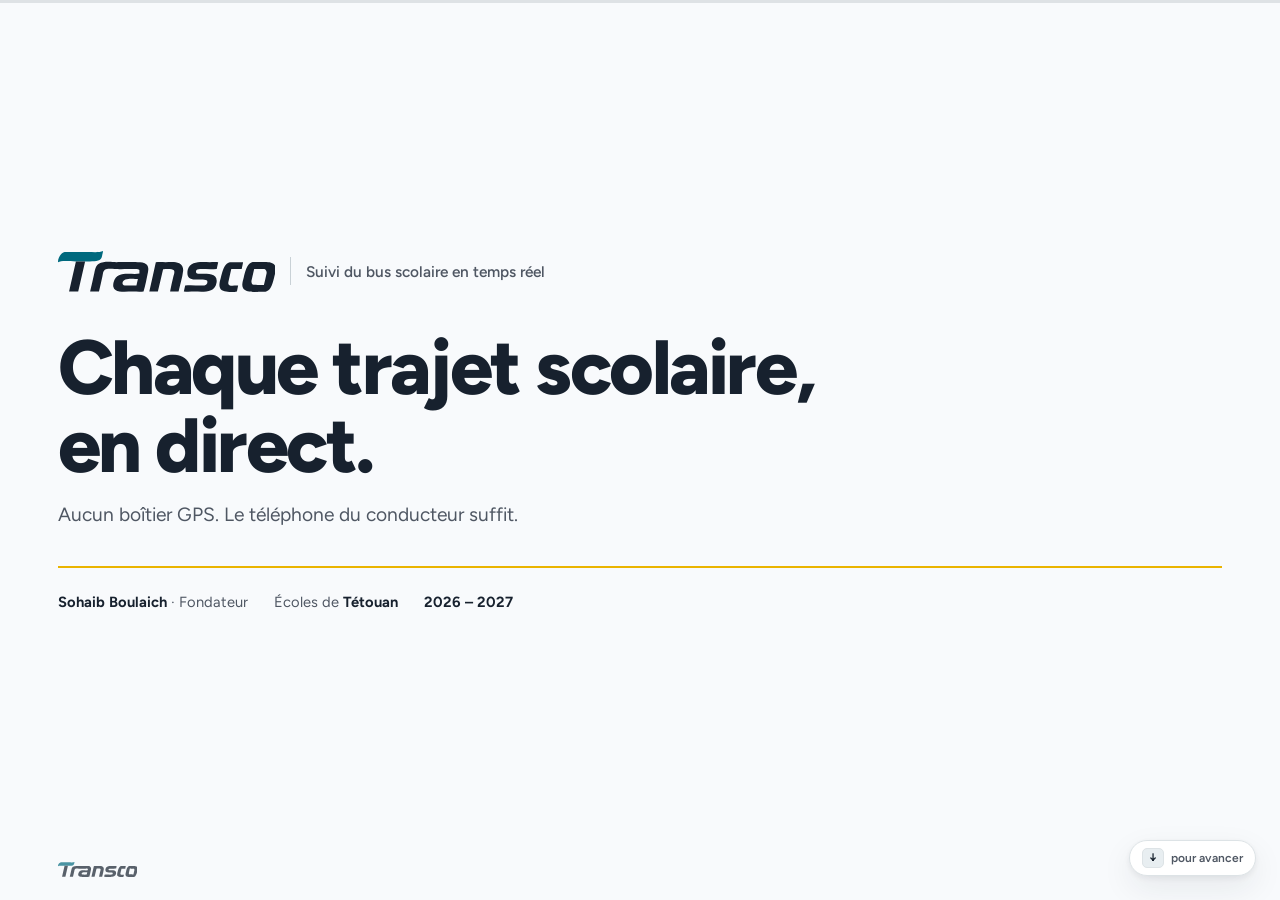
==== pitch-v1/index.html @ 4c5cad78 "app download" ====
<!doctype html>
<html lang="fr">
<head>
<meta charset="utf-8" />
<meta name="viewport" content="width=device-width, initial-scale=1, viewport-fit=cover" />
<meta name="description" content="Argumentaire Transco : le suivi du bus scolaire en temps réel, pour les écoles de Tétouan." />
<meta name="theme-color" content="#f7f9fb" />
<!-- Support commercial, pas une page du site : on ne veut pas qu'il remonte
     dans les résultats de recherche à la place de la page d'accueil. Le lien
     reste partageable tel quel. -->
<meta name="robots" content="noindex, nofollow" />
<link rel="icon" type="image/svg+xml" href="../assets/icon_school.svg" />
<!-- Reset : l'hôte des artefacts le fournissait, la page autonome doit le porter. -->
<style>
  :root { color-scheme: light dark; }
  html, body { margin: 0; padding: 0; }
  img { max-width: 100%; }
  [hidden] { display: none !important; }
</style>
<title>Transco pour votre école</title>
<link rel="preconnect" href="https://fonts.googleapis.com">
<link rel="preconnect" href="https://fonts.gstatic.com" crossorigin>
<link rel="stylesheet" href="https://fonts.googleapis.com/css2?family=Figtree:ital,wght@0,300..900;1,300..900&display=swap">

<style>
/* ===========================================================================
   Transco — argumentaire de vente, écoles de Tétouan.
   Jetons, échelle et maquette de console portés 1:1 de transtra-website :
   le support doit ressembler à la console qu'il vend.
   · teal  = confiance de la plateforme
   · doré  = identité scolaire Transco (marque et filet seulement, jamais un état)
   · vert / ambre / rouge = un état réel du système, rien d'autre
   Règle de composition : une slide = un écran, une idée, trois lignes maximum.
   ======================================================================== */

:root {
  --bg: oklch(0.985 0.003 230);
  --bg-tint: oklch(0.965 0.006 232);
  --panel: oklch(1 0 0);
  --panel-2: oklch(0.972 0.005 230);
  --panel-3: oklch(0.945 0.008 230);
  --border: oklch(0.912 0.008 230);
  --border-strong: oklch(0.855 0.011 235);

  --text: oklch(0.245 0.028 255);
  --text-muted: oklch(0.455 0.022 255);
  --text-faint: oklch(0.535 0.019 255);

  --accent: oklch(0.475 0.095 216);
  --accent-soft: oklch(0.95 0.03 210);

  --gold: #eab400;
  --gold-deep: #8d6a00;
  --gold-soft: oklch(0.955 0.05 92);

  --green: oklch(0.5 0.12 155);
  --green-soft: oklch(0.95 0.04 155);
  --amber: oklch(0.5 0.115 68);
  --amber-soft: oklch(0.95 0.05 78);
  --red: oklch(0.53 0.19 27);
  --red-soft: oklch(0.95 0.045 25);

  --r-xs: 8px;
  --r-sm: 11px;
  --r-lg: 18px;
  --r-pill: 999px;

  --sh-xs: 0 1px 2px oklch(0.245 0.028 255 / 0.06);
  --sh-sm: 0 1px 2px oklch(0.245 0.028 255 / 0.06), 0 2px 8px oklch(0.245 0.028 255 / 0.04);
  --sh-md: 0 2px 6px oklch(0.245 0.028 255 / 0.07), 0 12px 32px oklch(0.245 0.028 255 / 0.08);
  --sh-xl: 0 4px 12px oklch(0.245 0.028 255 / 0.09), 0 28px 64px oklch(0.245 0.028 255 / 0.12);

  --tr-caps: 0.085em;
  --tr-h3: -0.012em;
  --tr-small: 0.004em;
  --e-smooth: cubic-bezier(0.22, 0.61, 0.36, 1);

  --wm-accent: var(--accent);

  /* surfaces « immergées » : identiques dans les deux thèmes, c'est un
     choix de rythme et non une conséquence du réglage du lecteur */
  --ink: oklch(0.185 0.028 236);
  --on-ink: oklch(0.975 0.005 230);
  --on-ink-muted: oklch(0.775 0.016 230);
  --on-ink-faint: oklch(0.66 0.018 230);
  --border-ink: oklch(1 0 0 / 0.14);
  --border-ink-strong: oklch(1 0 0 / 0.26);
  --accent-on-ink: oklch(0.79 0.098 202);
  --green-on-ink: oklch(0.8 0.14 155);
}

@media (prefers-color-scheme: dark) {
  :root:not([data-theme="light"]) {
    --bg: oklch(0.165 0.021 240);
    --bg-tint: oklch(0.199 0.023 238);
    --panel: oklch(0.223 0.024 238);
    --panel-2: oklch(0.199 0.023 238);
    --panel-3: oklch(0.263 0.025 238);
    --border: oklch(0.315 0.022 238);
    --border-strong: oklch(0.4 0.024 238);
    --text: oklch(0.965 0.006 230);
    --text-muted: oklch(0.76 0.016 232);
    --text-faint: oklch(0.65 0.017 232);
    --accent: oklch(0.79 0.098 202);
    --accent-soft: oklch(0.3 0.045 210);
    --gold: #f0c433;
    --gold-deep: #f0c433;
    --gold-soft: oklch(0.32 0.05 92);
    --green: oklch(0.8 0.14 155);
    --green-soft: oklch(0.29 0.05 155);
    --amber: oklch(0.82 0.12 78);
    --amber-soft: oklch(0.3 0.05 78);
    --red: oklch(0.75 0.15 25);
    --red-soft: oklch(0.3 0.06 25);
    --sh-xs: 0 1px 2px oklch(0 0 0 / 0.4);
    --sh-sm: 0 1px 3px oklch(0 0 0 / 0.42);
    --sh-md: 0 2px 6px oklch(0 0 0 / 0.45), 0 12px 32px oklch(0 0 0 / 0.35);
    --sh-xl: 0 4px 12px oklch(0 0 0 / 0.5), 0 28px 64px oklch(0 0 0 / 0.45);
  }
}

:root[data-theme="dark"] {
  --bg: oklch(0.165 0.021 240);
  --bg-tint: oklch(0.199 0.023 238);
  --panel: oklch(0.223 0.024 238);
  --panel-2: oklch(0.199 0.023 238);
  --panel-3: oklch(0.263 0.025 238);
  --border: oklch(0.315 0.022 238);
  --border-strong: oklch(0.4 0.024 238);
  --text: oklch(0.965 0.006 230);
  --text-muted: oklch(0.76 0.016 232);
  --text-faint: oklch(0.65 0.017 232);
  --accent: oklch(0.79 0.098 202);
  --accent-soft: oklch(0.3 0.045 210);
  --gold: #f0c433;
  --gold-deep: #f0c433;
  --gold-soft: oklch(0.32 0.05 92);
  --green: oklch(0.8 0.14 155);
  --green-soft: oklch(0.29 0.05 155);
  --amber: oklch(0.82 0.12 78);
  --amber-soft: oklch(0.3 0.05 78);
  --red: oklch(0.75 0.15 25);
  --red-soft: oklch(0.3 0.06 25);
  --sh-xs: 0 1px 2px oklch(0 0 0 / 0.4);
  --sh-sm: 0 1px 3px oklch(0 0 0 / 0.42);
  --sh-md: 0 2px 6px oklch(0 0 0 / 0.45), 0 12px 32px oklch(0 0 0 / 0.35);
  --sh-xl: 0 4px 12px oklch(0 0 0 / 0.5), 0 28px 64px oklch(0 0 0 / 0.45);
}

* { box-sizing: border-box; }

body {
  background: var(--bg);
  color: var(--text);
  font-family: "Figtree", -apple-system, BlinkMacSystemFont, "Segoe UI", system-ui, sans-serif;
  -webkit-font-smoothing: antialiased;
  line-height: 1.5;
}

/* ============================ ossature du deck ==========================
   Une slide fait exactement la hauteur de l'écran, et rien ne dépasse. */

.deck {
  scroll-snap-type: y mandatory;
  height: 100dvh;
  overflow-y: auto;
  overflow-x: hidden;
  scroll-behavior: smooth;
}
@media (prefers-reduced-motion: reduce) { .deck { scroll-behavior: auto; } }

.slide {
  scroll-snap-align: start;
  scroll-snap-stop: always;
  height: 100dvh;
  overflow: hidden;
  display: flex;
  flex-direction: column;
  justify-content: center;
  padding: clamp(24px, 4vh, 56px) clamp(20px, 4.5vw, 68px) clamp(52px, 8vh, 76px);
  position: relative;
  background: var(--bg);
}
.slide.tint { background: var(--bg-tint); }
.slide.ink { background: var(--ink); color: var(--on-ink); }
.slide.ink .eyebrow { color: var(--accent-on-ink); }
.slide.ink .lede { color: var(--on-ink-muted); }
.slide.ink .note { color: var(--on-ink-faint); }

/* La slide-photo va au bord : le fond est l'image. */
.slide.bleed { padding-left: 0; padding-top: 0; padding-bottom: 0; }

.inner { width: 100%; max-width: 1180px; margin: 0 auto; }
.inner.narrow { max-width: 860px; }

.rail { position: fixed; top: 0; left: 0; right: 0; height: 3px; background: oklch(0.5 0.02 235 / 0.16); z-index: 60; }
.rail-fill {
  height: 100%; width: 100%;
  transform: scaleX(0); transform-origin: left center; will-change: transform;
  background: linear-gradient(90deg, var(--gold-deep), var(--gold));
  transition: transform 180ms linear;
}
@media (prefers-reduced-motion: reduce) { .rail-fill { transition: none; } }

.stamp {
  position: absolute;
  left: clamp(20px, 4.5vw, 68px); right: clamp(20px, 4.5vw, 68px);
  bottom: clamp(16px, 2.4vh, 28px);
  display: flex; align-items: center; justify-content: space-between; gap: 16px;
  font-size: 12px; color: var(--text-faint); z-index: 3;
}
.slide.ink .stamp, .slide.bleed .stamp { color: var(--text-faint); }
.stamp .wordmark { height: 15px; opacity: 0.7; }
.counter { font-variant-numeric: tabular-nums; }

.wordmark {
  height: 1em; width: auto; aspect-ratio: 599.33 / 112.69;
  color: var(--text); --wm-accent: var(--accent); flex: none;
}
.slide.ink .wordmark { color: var(--on-ink); --wm-accent: var(--on-ink); }

/* ============================== typographie ============================
   Les corps suivent la plus contraignante des deux dimensions : sur un
   portable large mais bas, c'est la hauteur qui décide. */

.eyebrow {
  font-size: clamp(11px, min(1vw, 1.7vh), 13.5px);
  font-weight: 650; letter-spacing: 0.09em; text-transform: uppercase;
  color: var(--accent); margin: 0 0 clamp(10px, 1.6vh, 20px);
}

h1, h2, h3 { text-wrap: balance; margin: 0; }
h1 {
  font-size: clamp(34px, min(6vw, 9.4vh), 82px);
  font-weight: 800; line-height: 1.02; letter-spacing: -0.032em;
}
h2 {
  font-size: clamp(26px, min(4.2vw, 6.6vh), 56px);
  font-weight: 780; line-height: 1.06; letter-spacing: -0.026em;
}
h3 {
  font-size: clamp(16px, min(1.6vw, 2.6vh), 21px);
  font-weight: 700; line-height: 1.25; letter-spacing: var(--tr-h3);
}

.lede {
  font-size: clamp(15px, min(1.5vw, 2.4vh), 20px);
  line-height: 1.5; color: var(--text-muted); max-width: 54ch;
  margin: clamp(12px, 1.8vh, 22px) 0 0;
}
p { margin: 0; }
.note {
  font-size: clamp(11.5px, min(1vw, 1.65vh), 13.5px);
  line-height: 1.45; color: var(--text-faint); max-width: 62ch;
}
strong { font-weight: 700; color: var(--text); }
.slide.ink strong { color: var(--on-ink); }
.hi { color: var(--accent); font-weight: 700; }
.slide.ink .hi { color: var(--accent-on-ink); }

/* =============================== pastilles =============================
   Un signal réel de l'interface, jamais un numéro décoratif. */

.pill {
  display: inline-flex; align-items: center; gap: 7px;
  padding: 5px 12px 5px 10px; border-radius: var(--r-pill);
  font-size: clamp(10.5px, min(0.95vw, 1.55vh), 12.5px);
  font-weight: 620; border: 1px solid transparent; white-space: nowrap;
}
.pill .dot { width: 7px; height: 7px; border-radius: 50%; flex: none; }
.pill .icon { width: 14px; height: 14px; }
.pill.live, .pill.board { background: var(--green-soft); color: var(--green); border-color: oklch(0.5 0.12 155 / 0.24); }
.pill.live .dot { background: var(--green); }
.pill.qr { background: var(--accent-soft); color: var(--accent); border-color: oklch(0.475 0.095 216 / 0.24); }
.pill.demo { background: var(--panel-3); color: var(--text-faint); border-color: var(--border); font-weight: 560; }
.slide.ink .pill.live, .slide.ink .pill.board { background: oklch(0.5 0.12 155 / 0.2); color: var(--green-on-ink); border-color: oklch(0.8 0.14 155 / 0.34); }
.slide.ink .pill.live .dot { background: var(--green-on-ink); }
.slide.ink .pill.qr { background: oklch(0.6 0.12 210 / 0.18); color: var(--accent-on-ink); border-color: oklch(0.79 0.098 202 / 0.34); }
.slide.ink .pill.demo { background: oklch(1 0 0 / 0.07); color: var(--on-ink-faint); border-color: var(--border-ink); }

.icon { stroke: currentColor; fill: none; stroke-width: 2; stroke-linecap: round; stroke-linejoin: round; flex: none; }

/* ============================== couverture ============================= */

.brand-lockup { display: flex; align-items: center; gap: 15px; margin-bottom: clamp(20px, 4vh, 46px); }
.brand-lockup .wordmark { height: clamp(26px, min(3.2vw, 5vh), 42px); }
.brand-lockup .sep { width: 1px; height: 28px; background: var(--border-strong); }
.brand-lockup .sub { font-size: clamp(12.5px, min(1.2vw, 2vh), 16px); font-weight: 560; color: var(--text-muted); }

.cover-meta {
  display: flex; flex-wrap: wrap; gap: 8px 26px;
  margin-top: clamp(22px, 4vh, 48px); padding-top: clamp(16px, 2.6vh, 28px);
  border-top: 2px solid var(--gold);
  font-size: clamp(12.5px, min(1.15vw, 1.9vh), 15px); color: var(--text-muted);
}
.cover-meta b { color: var(--text); font-weight: 680; }

/* ================================ grilles ============================== */

.cols { display: grid; gap: clamp(12px, 1.8vw, 24px); margin-top: clamp(18px, 3vh, 40px); }
.cols.c3 { grid-template-columns: repeat(3, 1fr); }
.split { display: grid; grid-template-columns: 1fr 1fr; gap: clamp(22px, 3.6vw, 56px); align-items: center; }
.split.lean { grid-template-columns: 1.06fr 0.94fr; }

.card {
  background: var(--panel); border: 1px solid var(--border);
  border-radius: var(--r-lg); padding: clamp(14px, 2vh, 24px);
  box-shadow: var(--sh-sm); display: flex; flex-direction: column; gap: 9px;
}
.slide.ink .card { background: oklch(1 0 0 / 0.05); border-color: var(--border-ink); box-shadow: none; }
.card p { font-size: clamp(13px, min(1.2vw, 1.95vh), 15.5px); line-height: 1.45; color: var(--text-muted); }
.slide.ink .card p { color: var(--on-ink-muted); }

.checks { list-style: none; margin: 0; padding: 0; display: flex; flex-direction: column; gap: clamp(8px, 1.3vh, 13px); }
.checks li {
  display: flex; gap: 10px; align-items: flex-start;
  font-size: clamp(13.5px, min(1.3vw, 2.1vh), 17px); line-height: 1.4; color: var(--text-muted);
}
.slide.ink .checks li { color: var(--on-ink-muted); }
.checks .icon { width: 18px; height: 18px; color: var(--accent); margin-top: 2px; }
.slide.ink .checks .icon { color: var(--accent-on-ink); }
.checks .icon.no { color: var(--text-faint); }

/* ========================= slide-photo : l'enfant ======================
   L'enfant est filmé de dos : aucun visage d'enfant sur ce support. */

.photo-split { display: grid; grid-template-columns: 0.82fr 1.18fr; height: 100dvh; align-items: stretch; }
.photo-side { position: relative; overflow: hidden; background: var(--panel-3); }
.photo-side img { width: 100%; height: 100%; object-fit: cover; object-position: 50% 52%; display: block; }
/* La lumiere rasante du matin porte deja la scene : pas de voile lateral,
   il tomberait exactement sur l'eleve. Un simple pied assombri raccorde
   l'image a l'encre de la marque et assoit le bas de la colonne. */
.photo-side::after {
  content: ""; position: absolute; inset: 0;
  background: linear-gradient(to top, oklch(0.185 0.028 236 / 0.34) 0%, transparent 20%);
}
.photo-text {
  display: flex; flex-direction: column; justify-content: center;
  padding: clamp(24px, 4vh, 56px) clamp(20px, 4.5vw, 68px) clamp(56px, 9vh, 82px);
}

/* ======================= écrans réels de l'application ================= */

/* Les captures sont détourées : leurs coins sont transparents, à l'arrondi
   exact du châssis. L'ombre suit donc la silhouette (drop-shadow lit l'alpha)
   au lieu de dessiner un rectangle derrière un téléphone arrondi. */
.shot {
  display: block; width: auto; max-width: 100%; max-height: 66dvh; margin: 0 auto;
  filter:
    drop-shadow(0 2px 5px oklch(0.245 0.028 255 / 0.16))
    drop-shadow(0 18px 42px oklch(0.245 0.028 255 / 0.2));
}
:root[data-theme="dark"] .shot,
:root:not([data-theme="light"]) .shot {
  filter:
    drop-shadow(0 2px 5px oklch(0 0 0 / 0.5))
    drop-shadow(0 18px 42px oklch(0 0 0 / 0.55));
}
@media (prefers-color-scheme: light) {
  :root:not([data-theme="dark"]) .shot {
    filter:
      drop-shadow(0 2px 5px oklch(0.245 0.028 255 / 0.16))
      drop-shadow(0 18px 42px oklch(0.245 0.028 255 / 0.2));
  }
}
.shot-wrap { display: flex; flex-direction: column; align-items: center; gap: 10px; min-width: 0; }

/* ==================== maquette de la console (portée 1:1) ==============
   Composants réels du tableau de bord, repris de transtra-website. */

.console-wrap { margin: clamp(14px, 2.4vh, 30px) auto 0; width: 100%; max-width: 1120px; }

/* La console est une capture du produit, pas une surface de la page : elle
   garde la palette claire de la vraie console dans les deux thèmes. La
   basculer en sombre montrerait un logiciel qui n'existe pas — et poserait
   une chrome sombre autour d'un fond de carte clair (CARTO Positron). */
.hero-mock {
  --bg: oklch(0.985 0.003 230);
  --panel: oklch(1 0 0);
  --panel-2: oklch(0.972 0.005 230);
  --border: oklch(0.912 0.008 230);
  --text: oklch(0.245 0.028 255);
  --text-muted: oklch(0.455 0.022 255);
  --text-faint: oklch(0.535 0.019 255);
  --accent: oklch(0.475 0.095 216);
  --accent-soft: oklch(0.95 0.03 210);
  --green: oklch(0.5 0.12 155);
  --green-soft: oklch(0.95 0.04 155);
  --sh-xs: 0 1px 2px oklch(0.245 0.028 255 / 0.06);
  --wm-accent: oklch(0.475 0.095 216);
  color: var(--text);
}
.hero-mock {
  border-radius: var(--r-lg); border: 1px solid var(--border);
  background: var(--panel); box-shadow: var(--sh-xl); overflow: hidden;
  display: grid; grid-template-columns: 196px 1fr;
  font-size: 0.78rem; line-height: 1.45; text-align: left;
}
.mock-side { background: var(--panel-2); border-right: 1px solid var(--border); display: flex; flex-direction: column; }
.mock-side-brand { height: 46px; display: flex; align-items: center; padding-inline: 16px; border-bottom: 1px solid var(--border); }
.mock-side-brand svg { height: 15px; width: auto; aspect-ratio: 599.3319 / 112.6888; color: var(--text); --wm-accent: var(--accent); }
.mock-nav { flex: 1; padding: 13px 10px; display: flex; flex-direction: column; gap: 13px; }
.mock-nav-title { padding-inline: 10px; margin-bottom: 4px; font-size: 9px; font-weight: 650; letter-spacing: var(--tr-caps); text-transform: uppercase; color: var(--text-faint); }
.mock-nav-item { display: flex; align-items: center; gap: 9px; padding: 6px 10px; border-radius: var(--r-xs); color: var(--text-muted); border: 1px solid transparent; }
.mock-nav-item .icon { width: 14px; height: 14px; color: var(--text-faint); }
.mock-nav-item.active { background: var(--panel); color: var(--text); font-weight: 600; border-color: var(--border); box-shadow: var(--sh-xs); }
.mock-nav-item.active .icon { color: var(--accent); }
.mock-side-foot { padding: 10px 16px; border-top: 1px solid var(--border); font-size: 10px; color: var(--text-faint); }

.mock-main { padding: 16px 18px 18px; background: var(--bg); min-width: 0; }
.mock-topbar { display: flex; flex-wrap: wrap; align-items: flex-start; gap: 12px; margin-bottom: 13px; }
.mock-greeting { font-size: 16px; font-weight: 680; letter-spacing: var(--tr-h3); }
.mock-greeting-sub { color: var(--text-muted); margin-top: 1px; }
.mock-live-badge {
  margin-left: auto; display: inline-flex; align-items: center; gap: 6px;
  font-size: 11px; font-weight: 550; color: var(--green); background: var(--green-soft);
  border: 1px solid oklch(0.5 0.12 155 / 0.22); border-radius: var(--r-pill);
  padding: 4px 10px; white-space: nowrap;
}
.mock-avatar { width: 26px; height: 26px; border-radius: var(--r-pill); background: var(--accent-soft); color: var(--accent); font-size: 10px; font-weight: 680; display: grid; place-items: center; }

.mock-stats { display: grid; grid-template-columns: repeat(4, 1fr); gap: 10px; }
.mock-stat { padding: 11px 13px; border-radius: var(--r-sm); background: var(--panel); border: 1px solid var(--border); box-shadow: var(--sh-xs); }
.mock-stat-top { display: flex; align-items: center; justify-content: space-between; }
.mock-stat-label { font-size: 11px; font-weight: 550; color: var(--text-muted); }
.mock-stat-icon { width: 24px; height: 24px; border-radius: var(--r-xs); display: grid; place-items: center; background: var(--accent-soft); color: var(--accent); }
.mock-stat-icon .icon { width: 13px; height: 13px; }
.mock-stat-icon.green { background: var(--green-soft); color: var(--green); }
.mock-stat-value { margin-top: 8px; font-size: 21px; font-weight: 680; letter-spacing: -0.02em; font-variant-numeric: tabular-nums; line-height: 1; }
.mock-stat-value small { font-size: 12px; font-weight: 550; color: var(--text-faint); letter-spacing: 0; }
.mock-stat-hint { margin-top: 6px; font-size: 10px; color: var(--text-faint); }

.mock-body { display: grid; grid-template-columns: 1.55fr 1fr; gap: 10px; margin-top: 10px; min-width: 0; }
.mock-panel { overflow: hidden; min-width: 0; border-radius: var(--r-sm); background: var(--panel); border: 1px solid var(--border); box-shadow: var(--sh-xs); }
.mock-panel-head { display: flex; align-items: center; gap: 8px; padding: 9px 13px; border-bottom: 1px solid var(--border); font-weight: 650; font-size: 12px; }
.mock-panel-head .count { margin-left: auto; font-weight: 500; color: var(--text-faint); font-size: 11px; }

.mock-map { position: relative; }
.mock-map svg.mapbase { width: 100%; height: auto; display: block; }
.map-note, .map-attr {
  position: absolute; bottom: 6px; font-size: 9px; color: var(--text-muted);
  background: oklch(1 0 0 / 0.78); backdrop-filter: blur(6px); -webkit-backdrop-filter: blur(6px);
  padding: 2px 6px; border-radius: var(--r-xs);
}
.map-note { left: 8px; }
.map-attr { right: 8px; }

.bus-marker { transform-box: fill-box; transform-origin: center; }
.veh-ping { transform-box: fill-box; transform-origin: center; animation: mapPing 2.4s var(--e-smooth) infinite; }
@keyframes mapPing {
  0% { transform: scale(0.55); opacity: 0.5; }
  70% { transform: scale(1.9); opacity: 0; }
  100% { transform: scale(1.9); opacity: 0; }
}
/* Le bus en service glisse le long du tracé routier réel de R-004
   (géométrie OSRM simplifiée, unités du viewBox 720×400). */
.bus-glide {
  offset-path: path("M 395.3 192.6 L 388.9 185.8 L 363.7 181.8 L 345.9 170.2 L 298.5 159.6 L 258.4 170.5 L 235.8 173.4 L 224.3 181.0 L 220.5 189.9 L 207.7 178.8 L 139.1 216.8 L 144.0 239.8 L 180.2 229.0 L 208.7 197.7 L 215.1 197.8 L 220.2 192.9 L 225.8 205.9 L 240.6 204.4 L 294.8 226.8 L 293.3 235.6 L 275.5 274.8 L 409.1 335.6 L 424.5 317.4 L 427.6 267.3 L 436.4 262.1 L 446.5 248.0 L 470.9 234.3 L 478.7 220.1 L 492.4 217.3 L 496.8 218.9 L 503.4 231.8 L 518.0 238.4 L 521.3 252.5 L 542.5 251.1 L 521.3 252.5 L 518.0 238.4 L 506.6 233.0 L 510.2 226.6 L 516.8 223.3 L 530.4 226.3 L 532.0 219.8 L 526.7 212.4 L 532.2 200.2 L 534.1 183.1 L 567.0 172.4 L 557.1 140.6 L 564.4 133.7 L 587.9 123.6 L 576.5 114.7 L 578.2 107.5 L 566.9 101.4 L 563.8 95.3 L 546.9 83.4 L 531.7 78.8 L 530.7 76.0 L 542.6 69.1 L 545.2 81.3");
  offset-rotate: 0deg;
  animation: busTravel 60s linear infinite alternate;
}
@keyframes busTravel { from { offset-distance: 0%; } to { offset-distance: 100%; } }

.mock-veh-list { display: flex; flex-direction: column; }
.mock-veh-row { display: flex; align-items: center; gap: 10px; padding: 8.5px 13px; border-bottom: 1px solid var(--border); min-width: 0; }
.mock-veh-row:last-child { border-bottom: 0; }
.mock-veh-chip { width: 26px; height: 26px; border-radius: var(--r-xs); background: var(--accent-soft); color: var(--accent); display: grid; place-items: center; flex-shrink: 0; }
.mock-veh-chip .icon { width: 14px; height: 14px; }
.mock-veh-chip.off { background: var(--panel-2); color: var(--text-faint); }
.mock-veh-code { font-weight: 650; font-size: 12px; }
.mock-veh-route { color: var(--text-faint); font-size: 10.5px; }

.badge {
  display: inline-flex; align-items: center; gap: 0.35rem;
  font-size: 10px; font-weight: 600; padding: 2px 8px;
  border-radius: var(--r-pill); border: 1px solid var(--border);
  letter-spacing: var(--tr-small); white-space: nowrap; margin-left: auto;
}
.badge-online { color: var(--green); background: var(--green-soft); border-color: oklch(0.5 0.12 155 / 0.22); }
.badge-offline { color: var(--text-muted); background: var(--panel-2); }
.dot-hollow { width: 6px; height: 6px; border-radius: var(--r-pill); background: transparent; border: 1.5px solid currentColor; flex-shrink: 0; }
.pulse-dot { width: 6px; height: 6px; border-radius: var(--r-pill); background: var(--green); animation: pulse 2.4s var(--e-smooth) infinite; }
@keyframes pulse {
  0% { box-shadow: 0 0 0 0 oklch(0.5 0.12 155 / 0.45); }
  70% { box-shadow: 0 0 0 6px transparent; }
  100% { box-shadow: 0 0 0 0 transparent; }
}

/* La console est composée en pixels : sur un écran bas, on la réduit en
   bloc plutôt que de la laisser déborder de la slide. */
@media (max-height: 860px) { .console-wrap { zoom: 0.88; } }
@media (max-height: 760px) { .console-wrap { zoom: 0.78; } }
@media (max-height: 680px) { .console-wrap { zoom: 0.68; } }
@media (max-height: 600px) { .console-wrap { zoom: 0.58; } }

@media (prefers-reduced-motion: reduce) {
  .veh-ping, .bus-glide, .pulse-dot { animation: none; }
  .bus-glide { offset-distance: 62%; }
}

/* ============================== comparatif ============================= */

.versus { display: grid; grid-template-columns: 1fr 1fr; gap: clamp(14px, 2vw, 24px); margin-top: clamp(18px, 3vh, 40px); }
.vs-card { border-radius: var(--r-lg); padding: clamp(16px, 2.4vh, 28px); display: flex; flex-direction: column; gap: clamp(11px, 1.8vh, 16px); }
.vs-card.old { background: var(--panel-2); border: 1px solid var(--border); }
.vs-card.new { background: var(--accent); border: 1px solid transparent; box-shadow: var(--sh-md); color: #fff; }
:root[data-theme="dark"] .vs-card.new { color: oklch(0.16 0.02 240); }
@media (prefers-color-scheme: dark) { :root:not([data-theme="light"]) .vs-card.new { color: oklch(0.16 0.02 240); } }
.vs-card .tag { font-size: 11px; font-weight: 680; letter-spacing: 0.07em; text-transform: uppercase; opacity: 0.72; }
.vs-card.new .checks li { color: inherit; opacity: 0.96; }
.vs-card.new .checks .icon { color: inherit; }

/* =============================== tarifs =============================== */

.tiers { display: grid; grid-template-columns: repeat(3, 1fr); gap: clamp(10px, 1.4vw, 16px); margin-top: clamp(16px, 2.6vh, 30px); }
.tier {
  border: 1px solid var(--border-ink); border-radius: 14px;
  padding: clamp(13px, 2vh, 20px); background: oklch(1 0 0 / 0.05);
  display: flex; flex-direction: column; gap: 4px;
  transition: border-color 160ms ease, background 160ms ease, box-shadow 160ms ease;
}
.tier .range { font-size: clamp(11px, min(1vw, 1.6vh), 12.5px); font-weight: 640; color: var(--on-ink-faint); }
.tier .price { font-size: clamp(24px, min(2.9vw, 4.6vh), 38px); font-weight: 820; letter-spacing: -0.032em; line-height: 1.05; font-variant-numeric: tabular-nums; color: var(--on-ink); }
.tier .unit { font-size: clamp(11px, min(1vw, 1.6vh), 12.5px); color: var(--on-ink-muted); }
.tier.on { border-color: var(--accent-on-ink); background: oklch(0.6 0.12 210 / 0.16); box-shadow: 0 0 0 2px oklch(0.79 0.098 202 / 0.28); }
.tier.on .price, .tier.on .range { color: var(--accent-on-ink); }
@media (prefers-reduced-motion: reduce) { .tier { transition: none; } }

.calc {
  margin-top: clamp(16px, 2.6vh, 30px); border: 1px solid var(--border-ink);
  border-radius: var(--r-lg); padding: clamp(16px, 2.6vh, 28px);
  background: oklch(1 0 0 / 0.05); display: flex; flex-direction: column; gap: clamp(12px, 2vh, 20px);
}
.calc-top { display: flex; flex-wrap: wrap; align-items: center; gap: 12px 20px; justify-content: space-between; }
.calc label { font-size: clamp(13.5px, min(1.35vw, 2.2vh), 17px); font-weight: 620; color: var(--on-ink); }
.calc-input { display: flex; align-items: center; gap: 10px; }
.calc-input input[type="number"] {
  width: 112px; padding: 8px 12px; font: inherit; font-size: 19px; font-weight: 740;
  font-variant-numeric: tabular-nums; border-radius: 10px;
  border: 1px solid var(--border-ink-strong); background: oklch(1 0 0 / 0.09); color: var(--on-ink);
  -moz-appearance: textfield;
}
.calc-input input[type="number"]::-webkit-outer-spin-button,
.calc-input input[type="number"]::-webkit-inner-spin-button { -webkit-appearance: none; margin: 0; }
.calc-input .suffix { font-size: 13px; color: var(--on-ink-muted); }

input[type="range"] { width: 100%; -webkit-appearance: none; appearance: none; background: transparent; height: 24px; cursor: pointer; }
input[type="range"]::-webkit-slider-runnable-track { height: 5px; border-radius: 999px; background: oklch(1 0 0 / 0.18); }
input[type="range"]::-moz-range-track { height: 5px; border-radius: 999px; background: oklch(1 0 0 / 0.18); }
input[type="range"]::-webkit-slider-thumb { -webkit-appearance: none; appearance: none; width: 22px; height: 22px; border-radius: 50%; margin-top: -8.5px; background: var(--accent-on-ink); border: 3px solid var(--ink); box-shadow: 0 1px 5px oklch(0 0 0 / 0.5); }
input[type="range"]::-moz-range-thumb { width: 22px; height: 22px; border-radius: 50%; background: var(--accent-on-ink); border: 3px solid var(--ink); box-shadow: 0 1px 5px oklch(0 0 0 / 0.5); }
input[type="range"]:focus-visible { outline: 2px solid var(--accent-on-ink); outline-offset: 4px; border-radius: 999px; }

.calc-out { display: grid; grid-template-columns: 1fr 1fr; gap: clamp(12px, 2vw, 24px); }
.calc-cell { display: flex; flex-direction: column; gap: 2px; }
.calc-cell .cl { font-size: 11px; font-weight: 680; letter-spacing: 0.055em; text-transform: uppercase; color: var(--on-ink-faint); }
.calc-cell .cv { font-size: clamp(24px, min(3.2vw, 5vh), 42px); font-weight: 820; letter-spacing: -0.032em; line-height: 1.06; font-variant-numeric: tabular-nums; color: var(--on-ink); }
.calc-cell .cv .cu { font-size: 0.4em; font-weight: 640; letter-spacing: 0; color: var(--on-ink-muted); margin-left: 4px; }
.calc-cell.lead .cv { color: var(--accent-on-ink); }

/* ============================ la slide « offre » ======================= */

.offer-hero { display: flex; flex-direction: column; align-items: flex-start; gap: clamp(6px, 1vh, 12px); }
.offer-free {
  font-size: clamp(52px, min(11vw, 17vh), 156px); font-weight: 850;
  letter-spacing: -0.045em; line-height: 0.9; color: var(--gold);
  font-variant-numeric: tabular-nums;
}
.offer-then {
  margin-top: clamp(14px, 2.4vh, 28px); padding-top: clamp(14px, 2.4vh, 26px);
  border-top: 2px solid var(--gold);
  font-size: clamp(17px, min(2.1vw, 3.4vh), 30px); font-weight: 700;
  letter-spacing: -0.02em; line-height: 1.25; color: var(--on-ink); text-wrap: balance;
}
.offer-then .amount { color: var(--accent-on-ink); font-variant-numeric: tabular-nums; }
.offer-side { display: flex; flex-direction: column; gap: clamp(10px, 1.6vh, 16px); }

/* Ce que le transport coûte en plus, ramené au mois et à l'élève. Un seul
   chiffre : c'est sa petitesse qui parle, pas une addition à suivre. */
.fee {
  border: 1px solid var(--border-ink); border-radius: var(--r-lg);
  padding: clamp(15px, 2.4vh, 24px); background: oklch(1 0 0 / 0.05);
  display: flex; flex-direction: column; gap: clamp(4px, 0.8vh, 8px);
}
.fee-lab { font-size: 11px; font-weight: 680; letter-spacing: 0.055em; text-transform: uppercase; color: var(--on-ink-faint); }
.fee-figure {
  font-size: clamp(34px, min(5vw, 8vh), 68px); font-weight: 840;
  letter-spacing: -0.038em; line-height: 1; color: var(--accent-on-ink);
  font-variant-numeric: tabular-nums; white-space: nowrap;
}
.fee-sub { font-size: clamp(14px, min(1.4vw, 2.3vh), 18px); font-weight: 640; color: var(--on-ink); }

/* ================================ FAQ ================================= */

.faq { display: grid; grid-template-columns: repeat(2, 1fr); gap: clamp(14px, 2.4vh, 26px) clamp(24px, 3.4vw, 50px); margin-top: clamp(16px, 3vh, 38px); }
.qa .q { font-size: clamp(14px, min(1.35vw, 2.2vh), 17.5px); font-weight: 720; letter-spacing: var(--tr-h3); display: flex; gap: 9px; align-items: flex-start; }
.qa .q .m { color: var(--accent); flex: none; }
.slide.ink .qa .q .m { color: var(--accent-on-ink); }
.qa .a { font-size: clamp(12.5px, min(1.2vw, 1.95vh), 15.5px); color: var(--text-muted); line-height: 1.48; margin-top: 5px; padding-left: 20px; }
.slide.ink .qa .a { color: var(--on-ink-muted); }

/* =============================== clôture ============================== */

.ask { border: 2px solid var(--gold); border-radius: var(--r-lg); padding: clamp(16px, 2.6vh, 30px); margin-top: clamp(16px, 3vh, 36px); background: oklch(1 0 0 / 0.05); }
.ask .ask-lab { font-size: 11px; font-weight: 700; letter-spacing: 0.08em; text-transform: uppercase; color: var(--gold); }
.ask .ask-line { font-size: clamp(18px, min(2.3vw, 3.7vh), 32px); font-weight: 780; letter-spacing: -0.024em; line-height: 1.18; margin-top: 8px; text-wrap: balance; }

.contact { display: flex; flex-wrap: wrap; gap: 10px 40px; margin-top: clamp(18px, 3vh, 34px); }
.contact-item .cl { font-size: 10.5px; font-weight: 680; letter-spacing: 0.06em; text-transform: uppercase; color: var(--on-ink-faint); }
.contact-item .cv { font-size: clamp(15px, min(1.5vw, 2.4vh), 19px); font-weight: 700; letter-spacing: var(--tr-h3); margin-top: 2px; }
.contact-item a { color: inherit; text-decoration: none; border-bottom: 1px solid var(--border-ink-strong); }
.contact-item a:hover { border-bottom-color: var(--accent-on-ink); color: var(--accent-on-ink); }

/* ============================ aide navigation ========================= */

.nav-hint {
  position: fixed; right: clamp(14px, 2vw, 24px); bottom: clamp(14px, 2vw, 24px); z-index: 55;
  display: flex; align-items: center; gap: 7px; padding: 7px 12px; border-radius: var(--r-pill);
  background: var(--panel); border: 1px solid var(--border); box-shadow: var(--sh-md);
  font-size: 12px; font-weight: 600; color: var(--text-muted); transition: opacity 400ms ease;
}
.nav-hint kbd { font: inherit; font-size: 11px; font-weight: 700; background: var(--panel-3); border: 1px solid var(--border); border-radius: 5px; padding: 1px 6px; color: var(--text); }
.nav-hint.gone { opacity: 0; pointer-events: none; }
@media (prefers-reduced-motion: reduce) { .nav-hint { transition: none; } }

:focus-visible { outline: 2px solid var(--accent); outline-offset: 3px; border-radius: 4px; }

/* =============================== réactif =============================== */

@media (max-width: 1000px) {
  .deck { scroll-snap-type: none; height: auto; overflow: visible; }
  .slide { height: auto; min-height: 100dvh; overflow: visible; padding-bottom: clamp(60px, 11vw, 88px); }
  .slide.bleed { padding: 0 0 clamp(60px, 11vw, 88px); }
  .split, .split.lean, .versus, .faq { grid-template-columns: 1fr; }
  .photo-split { grid-template-columns: 1fr; height: auto; }
  .photo-side { height: 44dvh; }
  .photo-text { padding: clamp(26px, 6vw, 48px) clamp(20px, 5.5vw, 44px); }
  .nav-hint { display: none; }
  .console-wrap { zoom: 1; overflow-x: auto; }
  .hero-mock { grid-template-columns: 1fr; min-width: 0; }
  .mock-side { display: none; }
  .shot { max-height: 70dvh; }
}

@media (max-width: 640px) {
  .cols.c3, .tiers, .calc-out { grid-template-columns: 1fr; }
  .mock-stats { grid-template-columns: repeat(2, 1fr); }
  .mock-body { grid-template-columns: 1fr; }
}

@media print {
  .rail, .nav-hint { display: none; }
  .deck { height: auto; overflow: visible; scroll-snap-type: none; }
  .slide { height: auto; min-height: auto; overflow: visible; page-break-after: always; break-after: page; padding: 14mm 12mm; }
  .slide.ink { background: var(--ink) !important; -webkit-print-color-adjust: exact; print-color-adjust: exact; }
  body { background: #fff; }
}
</style>
</head>
<body>
<!-- ===== sprite : logotype Transco + icônes Lucide du produit ===== -->
<svg width="0" height="0" style="position:absolute" aria-hidden="true">
  <defs>
    <symbol id="w-transco" viewBox="-977.3115 510.0994 599.3319 112.6888">
      <path d="M -896.19 371.189 C -904.62 371.209 -913.05 371.219 -921.48 371.239 C -937.83 371.079 -961.94 367.656 -970.51 373.67 C -972.59 363.74 -962.36 347.319 -952.71 345.579 C -945.79 344.339 -937.96 345.259 -930.94 345.259 C -916.27 345.279 -901.61 345.309 -886.94 345.299 C -874.72 345.299 -856.35 347.101 -846.68 342.523 C -846.98 345.833 -849.09 353.282 -849.62 356.579 C -852.36 373.486 -870.58 370.819 -896.19 371.189 Z" fill="var(--wm-accent, #006a80)" fill-rule="evenodd" transform="matrix(1, 0, 0, 1, -6.529596902870708, 167.5763422187617)"/>
      <path d="M -522.62 415.699 C -519.998 404.617 -515.509 384.427 -506.278 377.448 C -499.483 372.31 -496.551 373.624 -489.63 373.269 C -480.22 373.269 -470.8 373.269 -461.38 373.269 C -462.7 379.629 -464.02 385.989 -465.34 392.349 C -474.87 392.349 -484.41 392.349 -493.94 392.349 C -496.32 403.169 -499.07 413.919 -501.29 424.779 C -502.03 428.399 -503.58 434.439 -499.25 436.579 C -492.76 439.779 -482.18 436.409 -475.09 437.749 C -476.21 443.079 -477.32 448.419 -478.44 453.749 C -489.23 456.159 -518.04 456.859 -524.32 445.599 C -529.36 436.569 -524.8 424.919 -522.62 415.699 Z M -896.19 371.189 C -902.5 398.709 -908.81 426.229 -915.12 453.749 C -923.52 453.749 -931.92 453.749 -940.33 453.749 C -934.05 426.249 -927.76 398.749 -921.48 371.239 C -913.05 371.219 -904.62 371.209 -896.19 371.189 Z M -809.94 373.449 C -811.27 379.739 -812.61 386.019 -813.94 392.309 C -822 392.449 -834.74 389.769 -841.75 394.429 C -847.02 397.939 -847.17 406.159 -848.48 411.719 C -851.81 425.859 -854.56 440.139 -858.03 454.239 C -866.16 454.239 -874.29 454.239 -882.42 454.239 C -878.24 437.129 -874.57 419.829 -870.7 402.619 C -868.65 393.529 -866.97 383.149 -858.39 377.779 C -845.68 369.839 -824.22 372.449 -809.94 373.449 Z M -809.97 373.416 C -794.67 372.896 -766.25 373.229 -750.94 373.259 C -742.93 373.269 -733.16 373.229 -727.05 379.359 C -721.27 385.149 -721.7 393.389 -723.22 400.799 C -726.82 418.339 -730.06 436.659 -735.39 453.749 C -744.26 455.679 -754.81 454.319 -763.94 454.309 C -776.3 454.289 -789.65 455.739 -801.9 454.099 C -809.35 453.099 -817.04 448.649 -818.54 440.749 C -819.31 436.699 -818.8 432.439 -817.79 428.509 C -809.21 395.139 -771.54 408.699 -746.78 404.749 C -746.78 401.419 -746.78 398.079 -746.78 394.749 C -750.92 391.029 -757.72 392.329 -762.94 392.339 C -775.04 392.369 -801.81 393.128 -813.96 392.313 C -812.46 386.183 -811.48 379.546 -809.97 373.416 Z M -638.94 454.239 C -646.75 454.239 -654.56 454.239 -662.37 454.239 C -660.01 440.399 -656.55 426.489 -653.31 412.809 C -652.17 407.969 -648.56 399.829 -652.01 395.309 C -655.63 390.559 -675.93 391.909 -681.6 392.749 C -686.38 413.249 -691.16 433.739 -695.94 454.239 C -703.81 454.239 -711.67 454.239 -719.54 454.239 C -713.56 427.409 -707.57 400.579 -701.59 373.749 C -693.09 372.239 -683.61 373.249 -674.94 373.249 C -663.21 373.259 -647.9 370.829 -637.09 376.369 C -629.07 380.479 -625.48 388.929 -626.5 397.749 C -628.71 416.699 -634.98 435.579 -638.94 454.239 Z M -529.94 373.709 C -531.27 379.839 -532.61 385.969 -533.94 392.099 C -549.15 393.239 -564.68 392.189 -579.94 392.309 C -586.21 392.349 -593.89 395.049 -590.28 402.749 C -585.97 405.969 -580.09 405.159 -574.94 405.229 C -557.55 405.459 -530.1 403.729 -534.54 429.699 C -539.61 459.419 -572.46 454.289 -594.94 454.309 C -604.38 454.309 -615.33 455.749 -624.49 453.749 C -623.27 448.419 -622.06 443.079 -620.85 437.749 C -603.71 434.649 -585.3 439.009 -567.94 437.159 C -561.29 436.449 -557.67 429.559 -560.73 423.749 C -575.19 415.049 -614.83 432.169 -614.76 402.749 C -614.75 399.349 -614.33 396.059 -613.34 392.809 C -605.73 367.969 -572.84 373.239 -552.94 373.249 C -545.36 373.249 -537.42 372.609 -529.94 373.709 Z M -750.94 419.729 C -761.36 418.839 -794.2 414.739 -793.22 431.729 C -792.93 436.859 -787.97 437.219 -783.94 437.259 C -774.3 437.339 -764.57 437.549 -754.94 437.129 C -753.61 431.329 -752.27 425.529 -750.94 419.729 Z" fill="currentColor" fill-rule="evenodd" transform="matrix(1, 0, 0, 1, -6.529596902870708, 167.5763422187617)"/>
      <path d="M -459.69 415.219 C -457.06 404.137 -452.57 383.947 -443.35 376.968 C -436.55 371.83 -433.62 373.144 -426.69 372.789 C -417.29 372.789 -407.87 372.789 -398.44 372.789 C -399.76 379.149 -401.08 385.509 -402.4 391.869 C -411.94 391.869 -421.48 391.869 -431 391.869 C -433.38 402.689 -436.13 413.439 -438.36 424.299 C -439.1 427.919 -437.44 435.391 -432.63 435.618 C -424.29 436.01 -419.25 435.929 -412.15 437.269 C -413.27 442.599 -419.43 449.422 -420.55 454.752 C -431.71 455.392 -455.11 456.379 -461.38 445.119 C -466.43 436.089 -461.87 424.439 -459.69 415.219 Z" fill="currentColor" fill-rule="evenodd" transform="matrix(1, 0, 0, 1, -6.529596902870708, 167.5763422187617)"/>
      <path d="M -432.69 415.17 C -430.07 404.088 -425.58 383.898 -416.36 376.919 C -409.56 371.781 -406.63 373.095 -399.7 372.74 C -390.3 372.74 -380.88 372.74 -371.45 372.74 C -372.77 379.1 -374.1 385.46 -375.42 391.82 C -384.94 391.82 -394.49 391.82 -404.01 391.82 C -406.39 402.64 -409.14 413.39 -411.37 424.25 C -412.11 427.87 -409.85 434.36 -405.2 435.704 C -398.32 437.697 -391.82 435.062 -384.74 436.402 C -385.86 441.732 -387.63 449.112 -388.75 454.442 C -410.88 455.275 -428.12 456.33 -434.39 445.07 C -439.44 436.04 -434.88 424.39 -432.69 415.17 Z" fill="currentColor" fill-rule="evenodd" style="transform-origin:-404.065px 413.829px" transform="matrix(-1, 0, 0, -1, -6.52961419, 167.57636981)"/>
    </symbol>

    <symbol id="i-layout-dashboard" viewBox="0 0 24 24"><rect width="7" height="9" x="3" y="3" rx="1"/><rect width="7" height="5" x="14" y="3" rx="1"/><rect width="7" height="9" x="14" y="12" rx="1"/><rect width="7" height="5" x="3" y="16" rx="1"/></symbol>
    <symbol id="i-radio" viewBox="0 0 24 24"><path d="M16.247 7.761a6 6 0 0 1 0 8.478"/><path d="M19.075 4.933a10 10 0 0 1 0 14.134"/><path d="M4.925 19.067a10 10 0 0 1 0-14.134"/><path d="M7.753 16.239a6 6 0 0 1 0-8.478"/><circle cx="12" cy="12" r="2"/></symbol>
    <symbol id="i-calendar-clock" viewBox="0 0 24 24"><path d="M16 14v2.2l1.6 1"/><path d="M16 2v4"/><path d="M21 7.5V6a2 2 0 0 0-2-2H5a2 2 0 0 0-2 2v14a2 2 0 0 0 2 2h3.5"/><path d="M3 10h5"/><path d="M8 2v4"/><circle cx="16" cy="16" r="6"/></symbol>
    <symbol id="i-triangle-alert" viewBox="0 0 24 24"><path d="m21.73 18-8-14a2 2 0 0 0-3.48 0l-8 14A2 2 0 0 0 4 21h16a2 2 0 0 0 1.73-3"/><path d="M12 9v4"/><path d="M12 17h.01"/></symbol>
    <symbol id="i-bus" viewBox="0 0 24 24"><path d="M8 6v6"/><path d="M15 6v6"/><path d="M2 12h19.6"/><path d="M18 18h3s.5-1.7.8-2.8c.1-.4.2-.8.2-1.2 0-.4-.1-.8-.2-1.2l-1.4-5C20.1 6.8 19.1 6 18 6H4a2 2 0 0 0-2 2v10h3"/><circle cx="7" cy="18" r="2"/><path d="M9 18h5"/><circle cx="16" cy="18" r="2"/></symbol>
    <symbol id="i-bus-front" viewBox="0 0 24 24"><path d="M4 6 2 7"/><path d="M10 6h4"/><path d="m22 7-2-1"/><rect width="16" height="16" x="4" y="3" rx="2"/><path d="M4 11h16"/><path d="M8 15h.01"/><path d="M16 15h.01"/><path d="M6 19v2"/><path d="M18 21v-2"/></symbol>
    <symbol id="i-users" viewBox="0 0 24 24"><path d="M16 21v-2a4 4 0 0 0-4-4H6a4 4 0 0 0-4 4v2"/><path d="M16 3.128a4 4 0 0 1 0 7.744"/><path d="M22 21v-2a4 4 0 0 0-3-3.87"/><circle cx="9" cy="7" r="4"/></symbol>
    <symbol id="i-route" viewBox="0 0 24 24"><circle cx="6" cy="19" r="3"/><path d="M9 19h8.5a3.5 3.5 0 0 0 0-7h-11a3.5 3.5 0 0 1 0-7H15"/><circle cx="18" cy="5" r="3"/></symbol>
    <symbol id="i-user-round" viewBox="0 0 24 24"><circle cx="12" cy="8" r="5"/><path d="M20 21a8 8 0 0 0-16 0"/></symbol>
    <symbol id="i-bar-chart-3" viewBox="0 0 24 24"><path d="M3 3v16a2 2 0 0 0 2 2h16"/><path d="M18 17V9"/><path d="M13 17V5"/><path d="M8 17v-3"/></symbol>
    <symbol id="i-qr" viewBox="0 0 24 24"><rect x="3" y="3" width="7" height="7" rx="1"/><rect x="14" y="3" width="7" height="7" rx="1"/><rect x="3" y="14" width="7" height="7" rx="1"/><path d="M14 14h3v3h-3z"/><path d="M20 14v.01M14 20v.01M20 20v.01M20 17v.01M17 20v.01"/></symbol>
    <symbol id="i-check" viewBox="0 0 24 24"><path d="M20 6 9 17l-5-5"/></symbol>
    <symbol id="i-x" viewBox="0 0 24 24"><path d="M18 6 6 18M6 6l12 12"/></symbol>
    <symbol id="i-shield" viewBox="0 0 24 24"><path d="M12 22s8-4 8-10V5l-8-3-8 3v7c0 6 8 10 8 10z"/><path d="m9 12 2 2 4-4"/></symbol>
    <symbol id="i-clock" viewBox="0 0 24 24"><circle cx="12" cy="12" r="9"/><path d="M12 7v5l3 2"/></symbol>
    <symbol id="i-bell" viewBox="0 0 24 24"><path d="M18 8a6 6 0 0 0-12 0c0 7-3 9-3 9h18s-3-2-3-9"/><path d="M13.7 21a2 2 0 0 1-3.4 0"/></symbol>
    <symbol id="i-map" viewBox="0 0 24 24"><path d="M9 4 3 6v14l6-2 6 2 6-2V4l-6 2-6-2z"/><path d="M9 4v14M15 6v14"/></symbol>
    <symbol id="i-eye-off" viewBox="0 0 24 24"><path d="M10.7 5.1A9 9 0 0 1 12 5c5 0 9 4.5 9 7a12 12 0 0 1-2.2 3.1M6.6 6.6C4.3 8 3 10.2 3 12c0 2.5 4 7 9 7 1.7 0 3.2-.5 4.5-1.2"/><path d="m2 2 20 20"/><path d="M9.9 9.9a3 3 0 0 0 4.2 4.2"/></symbol>
  </defs>
</svg>

<div class="rail" aria-hidden="true"><div class="rail-fill" id="rail-fill"></div></div>
<div class="nav-hint" id="nav-hint" aria-hidden="true"><kbd>&darr;</kbd><span>pour avancer</span></div>

<main class="deck" id="deck">

<!-- ============================== 1 · couverture ========================= -->
<section class="slide">
  <div class="inner">
    <div class="brand-lockup">
      <svg class="wordmark" role="img" aria-label="Transco"><use href="#w-transco"/></svg>
      <span class="sep" aria-hidden="true"></span>
      <span class="sub">Suivi du bus scolaire en temps réel</span>
    </div>
    <h1>Chaque trajet scolaire,<br>en&nbsp;direct.</h1>
    <p class="lede">Aucun boîtier GPS. Le téléphone du conducteur suffit.</p>
    <div class="cover-meta">
      <span><b>Sohaib Boulaich</b> · Fondateur</span>
      <span>Écoles de <b>Tétouan</b></span>
      <span><b>2026 – 2027</b></span>
    </div>
  </div>
  <div class="stamp">
    <svg class="wordmark" aria-hidden="true"><use href="#w-transco"/></svg>
    <span class="counter"></span>
  </div>
</section>

<!-- ============================== 2 · le problème ======================== -->
<section class="slide bleed">
  <div class="photo-split">
    <div class="photo-side">
      <img src="[data-uri]" width="940" height="1412"
           alt="Un eleve, sac au dos, attend seul sur le trottoir en regardant arriver le minibus de transport scolaire au bout de la rue." />
    </div>
    <div class="photo-text">
      <p class="eyebrow">Le matin, aujourd’hui</p>
      <h2>Où est le bus&nbsp;?</h2>
      <p class="lede">La seule question de la matinée. Personne n’a la réponse.</p>
      <ul class="checks" style="margin-top:clamp(16px,3vh,32px)">
        <li><svg class="icon no"><use href="#i-clock"/></svg><span>Le parent attend dehors, sans savoir.</span></li>
        <li><svg class="icon no"><use href="#i-bell"/></svg><span>Le secrétariat appelle un conducteur qui roule.</span></li>
        <li><svg class="icon no"><use href="#i-shield"/></svg><span>Et l’école n’a aucune trace de qui est monté.</span></li>
      </ul>
    </div>
  </div>
  <div class="stamp">
    <svg class="wordmark" aria-hidden="true"><use href="#w-transco"/></svg>
    <span class="counter"></span>
  </div>
</section>

<!-- ============================== 3 · comment ça marche ================= -->
<section class="slide tint">
  <div class="inner">
    <p class="eyebrow">Comment ça marche</p>
    <h2>Trois gestes. C’est tout.</h2>
    <div class="cols c3">
      <div class="card">
        <span class="pill qr"><svg class="icon"><use href="#i-qr"/></svg>Scan au départ</span>
        <h3>Le conducteur scanne le QR du bus</h3>
        <p>Son téléphone devient le GPS du véhicule.</p>
      </div>
      <div class="card">
        <span class="pill live"><span class="dot"></span> Temps réel connecté</span>
        <h3>L’école voit toute sa flotte</h3>
        <p>Chaque bus en service, sur une seule carte.</p>
      </div>
      <div class="card">
        <span class="pill board"><svg class="icon"><use href="#i-check"/></svg>Monté dans le bus</span>
        <h3>Le parent est prévenu</h3>
        <p>L’heure d’arrivée, et la montée confirmée.</p>
      </div>
    </div>
  </div>
  <div class="stamp">
    <svg class="wordmark" aria-hidden="true"><use href="#w-transco"/></svg>
    <span class="counter"></span>
  </div>
</section>

<!-- ============================== 4 · le conducteur ===================== -->
<section class="slide">
  <div class="inner">
    <div class="split lean">
      <div>
        <p class="eyebrow">Côté conducteur</p>
        <h2>Son téléphone devient le GPS du bus.</h2>
        <ul class="checks" style="margin-top:clamp(16px,3vh,32px)">
          <li><svg class="icon"><use href="#i-qr"/></svg><span>Il scanne, la course démarre.</span></li>
          <li><svg class="icon"><use href="#i-users"/></svg><span>Il pointe qui monte et qui descend.</span></li>
          <li><svg class="icon"><use href="#i-triangle-alert"/></svg><span>Il signale un problème depuis la route.</span></li>
        </ul>
        <p class="note" style="margin-top:clamp(14px,2.4vh,26px)">
          Aucun boîtier à installer. Rien à entretenir dans le véhicule.
        </p>
      </div>
      <div class="shot-wrap">
        <img class="shot" src="[data-uri]" width="628" height="1332"
             alt="Écran du conducteur pendant le service : « Vous êtes en direct », vitesse, carte du trajet et bouton Terminer la course." />
        <span class="pill demo">Écran réel · données de démonstration</span>
      </div>
    </div>
  </div>
  <div class="stamp">
    <svg class="wordmark" aria-hidden="true"><use href="#w-transco"/></svg>
    <span class="counter"></span>
  </div>
</section>

<!-- ============================== 5 · le parent ========================= -->
<section class="slide tint">
  <div class="inner">
    <div class="split lean">
      <div>
        <p class="eyebrow">Côté parent</p>
        <h2>L’écran qui remplace l’attente au portail.</h2>
        <ul class="checks" style="margin-top:clamp(16px,3vh,32px)">
          <li><svg class="icon"><use href="#i-map"/></svg><span>Le bus de son enfant, en direct.</span></li>
          <li><svg class="icon"><use href="#i-clock"/></svg><span>L’heure d’arrivée à son arrêt.</span></li>
          <li><svg class="icon"><use href="#i-check"/></svg><span>La confirmation qu’il est bien monté.</span></li>
        </ul>
        <p class="note" style="margin-top:clamp(14px,2.4vh,26px)">
          Gratuit pour les familles. Français et anglais.
        </p>
      </div>
      <div class="shot-wrap">
        <img class="shot" src="[data-uri]" width="628" height="1332"
             alt="Écran parent : « Le bus de mon enfant », en direct, heure d’arrivée, arrêt de ramassage et enfant à bord." />
        <span class="pill demo">Écran réel · données de démonstration</span>
      </div>
    </div>
  </div>
  <div class="stamp">
    <svg class="wordmark" aria-hidden="true"><use href="#w-transco"/></svg>
    <span class="counter"></span>
  </div>
</section>

<!-- ============================== 6 · la console ========================
     Maquette portée 1:1 du site : composants réels du tableau de bord. -->
<section class="slide">
  <div class="inner">
    <p class="eyebrow">La console école</p>
    <h2>Toute votre flotte, sur un seul écran.</h2>

    <div class="console-wrap">
      <div class="hero-mock" role="img" aria-label="Console école : barre latérale de navigation, indicateurs de flotte et carte en direct avec trois bus suivis.">
        <aside class="mock-side">
          <div class="mock-side-brand"><svg role="img" aria-hidden="true"><use href="#w-transco"/></svg></div>
          <nav class="mock-nav">
            <div>
              <div class="mock-nav-title">Exploitation</div>
              <div class="mock-nav-item active"><svg class="icon" aria-hidden="true"><use href="#i-layout-dashboard"/></svg>Vue d’ensemble</div>
              <div class="mock-nav-item"><svg class="icon" aria-hidden="true"><use href="#i-radio"/></svg>Carte en direct</div>
              <div class="mock-nav-item"><svg class="icon" aria-hidden="true"><use href="#i-calendar-clock"/></svg>Courses</div>
              <div class="mock-nav-item"><svg class="icon" aria-hidden="true"><use href="#i-triangle-alert"/></svg>Incidents</div>
            </div>
            <div>
              <div class="mock-nav-title">Flotte</div>
              <div class="mock-nav-item"><svg class="icon" aria-hidden="true"><use href="#i-bus"/></svg>Véhicules</div>
              <div class="mock-nav-item"><svg class="icon" aria-hidden="true"><use href="#i-users"/></svg>Conducteurs</div>
              <div class="mock-nav-item"><svg class="icon" aria-hidden="true"><use href="#i-route"/></svg>Trajets et arrêts</div>
            </div>
            <div>
              <div class="mock-nav-title">Personnes</div>
              <div class="mock-nav-item"><svg class="icon" aria-hidden="true"><use href="#i-user-round"/></svg>Élèves</div>
            </div>
            <div>
              <div class="mock-nav-title">Analyses</div>
              <div class="mock-nav-item"><svg class="icon" aria-hidden="true"><use href="#i-bar-chart-3"/></svg>Statistiques</div>
            </div>
          </nav>
          <div class="mock-side-foot">v0.1.0 · Console école</div>
        </aside>

        <div class="mock-main">
          <div class="mock-topbar">
            <div>
              <div class="mock-greeting">Bonjour, Amina</div>
              <div class="mock-greeting-sub">3 bus sont en direct.</div>
            </div>
            <span class="mock-live-badge"><span class="pulse-dot"></span>Temps réel connecté</span>
            <span class="mock-avatar">AB</span>
          </div>

          <div class="mock-stats">
            <div class="mock-stat">
              <div class="mock-stat-top"><span class="mock-stat-label">Flotte en ligne</span><span class="mock-stat-icon green"><svg class="icon" aria-hidden="true"><use href="#i-bus"/></svg></span></div>
              <div class="mock-stat-value">3<small> / 4</small></div>
              <div class="mock-stat-hint">Diffusion GPS en direct</div>
            </div>
            <div class="mock-stat">
              <div class="mock-stat-top"><span class="mock-stat-label">Courses actives</span><span class="mock-stat-icon"><svg class="icon" aria-hidden="true"><use href="#i-calendar-clock"/></svg></span></div>
              <div class="mock-stat-value">3</div>
              <div class="mock-stat-hint">8 au total aujourd’hui</div>
            </div>
            <div class="mock-stat">
              <div class="mock-stat-top"><span class="mock-stat-label">Élèves</span><span class="mock-stat-icon"><svg class="icon" aria-hidden="true"><use href="#i-user-round"/></svg></span></div>
              <div class="mock-stat-value">246</div>
              <div class="mock-stat-hint">12 trajets assignés</div>
            </div>
            <div class="mock-stat">
              <div class="mock-stat-top"><span class="mock-stat-label">Incidents ouverts</span><span class="mock-stat-icon green"><svg class="icon" aria-hidden="true"><use href="#i-triangle-alert"/></svg></span></div>
              <div class="mock-stat-value">0</div>
              <div class="mock-stat-hint">tout va bien</div>
            </div>
          </div>

          <div class="mock-body">
            <div class="mock-panel mock-map">
              <div class="mock-panel-head">Carte en direct<span class="count">3 suivis</span></div>
              <!-- Carte réelle : trajet R-004 « trajet bus 7 » (Tétouan), tracé
                   routier OSRM sur fond CARTO Positron — comme dans la console. -->
              <svg class="mapbase" viewBox="0 0 720 400" aria-hidden="true">
                <image href="[data-uri]" width="720" height="400"/>
                <g stroke="#ffffff" stroke-width="2">
                  <circle cx="396.2" cy="192.5" r="6" fill="oklch(0.5 0.12 155)"/>
                  <circle cx="361.2" cy="182" r="6" fill="#006a80"/>
                  <circle cx="309.2" cy="165" r="6" fill="#006a80"/>
                  <circle cx="261.3" cy="170.5" r="6" fill="#006a80"/>
                  <circle cx="190.7" cy="188.5" r="6" fill="#006a80"/>
                  <circle cx="158.2" cy="235.5" r="6" fill="#006a80"/>
                  <circle cx="278.3" cy="268.5" r="6" fill="#006a80"/>
                  <circle cx="425.7" cy="318.5" r="6" fill="#006a80"/>
                  <circle cx="535.8" cy="251" r="6" fill="#006a80"/>
                  <circle cx="561.8" cy="137.5" r="6" fill="#006a80"/>
                  <circle cx="544.3" cy="81.5" r="6" fill="oklch(0.53 0.19 27)"/>
                </g>
                <g class="bus-marker" transform="translate(520.1, 244.2)" style="color:#fff">
                  <circle class="veh-ping" r="13" fill="#006a80"/>
                  <circle r="11" fill="#006a80" stroke="#fff" stroke-width="2.5"/>
                  <use href="#i-bus-front" x="-6" y="-6" width="12" height="12"/>
                </g>
                <g class="bus-glide" style="color:#fff">
                  <circle class="veh-ping" r="13" fill="#006a80"/>
                  <circle r="11" fill="#006a80" stroke="#fff" stroke-width="2.5"/>
                  <use href="#i-bus-front" x="-6" y="-6" width="12" height="12"/>
                </g>
                <g class="bus-marker" transform="translate(96, 96)" style="color:#fff">
                  <circle r="11" fill="#006a80" stroke="#fff" stroke-width="2.5"/>
                  <use href="#i-bus-front" x="-6" y="-6" width="12" height="12"/>
                </g>
              </svg>
              <span class="map-note">Données de démonstration</span>
              <span class="map-attr">© OpenStreetMap · © CARTO</span>
            </div>

            <div class="mock-panel">
              <div class="mock-panel-head">Véhicules actifs<span class="count">3 suivis</span></div>
              <div class="mock-veh-list">
                <div class="mock-veh-row">
                  <span class="mock-veh-chip"><svg class="icon" aria-hidden="true"><use href="#i-bus-front"/></svg></span>
                  <div><div class="mock-veh-code">BUS-01</div><div class="mock-veh-route">Trajet bus 7 · R-004</div></div>
                  <span class="badge badge-online"><span class="pulse-dot"></span>En ligne</span>
                </div>
                <div class="mock-veh-row">
                  <span class="mock-veh-chip"><svg class="icon" aria-hidden="true"><use href="#i-bus-front"/></svg></span>
                  <div><div class="mock-veh-code">BUS-02</div><div class="mock-veh-route">Circuit Hay Riad · Matin</div></div>
                  <span class="badge badge-online"><span class="pulse-dot"></span>En ligne</span>
                </div>
                <div class="mock-veh-row">
                  <span class="mock-veh-chip"><svg class="icon" aria-hidden="true"><use href="#i-bus-front"/></svg></span>
                  <div><div class="mock-veh-code">BUS-03</div><div class="mock-veh-route">Circuit Bab El Had · Matin</div></div>
                  <span class="badge badge-online"><span class="pulse-dot"></span>En ligne</span>
                </div>
                <div class="mock-veh-row">
                  <span class="mock-veh-chip off"><svg class="icon" aria-hidden="true"><use href="#i-bus-front"/></svg></span>
                  <div><div class="mock-veh-code">BUS-04</div><div class="mock-veh-route">vu il y a 2 h</div></div>
                  <span class="badge badge-offline"><span class="dot-hollow"></span>Hors ligne</span>
                </div>
              </div>
            </div>
          </div>
        </div>
      </div>
    </div>
  </div>
  <div class="stamp">
    <svg class="wordmark" aria-hidden="true"><use href="#w-transco"/></svg>
    <span class="counter"></span>
  </div>
</section>

<!-- ============================== 7 · rôles ============================= -->
<section class="slide ink">
  <div class="inner">
    <p class="eyebrow">Confidentialité</p>
    <h2>Chacun voit ce qui le concerne. Rien de plus.</h2>
    <div class="cols c3">
      <div class="card">
        <h3>Le parent</h3>
        <p>Voit le bus de son enfant.</p>
        <p style="display:flex;gap:8px;align-items:flex-start">
          <svg class="icon" style="width:16px;height:16px;color:var(--on-ink-faint);margin-top:2px"><use href="#i-eye-off"/></svg>
          <span>Jamais les autres élèves.</span>
        </p>
      </div>
      <div class="card">
        <h3>Le conducteur</h3>
        <p>Voit sa course et ses arrêts.</p>
        <p style="display:flex;gap:8px;align-items:flex-start">
          <svg class="icon" style="width:16px;height:16px;color:var(--on-ink-faint);margin-top:2px"><use href="#i-eye-off"/></svg>
          <span>Jamais les coordonnées des familles.</span>
        </p>
      </div>
      <div class="card">
        <h3>L’école</h3>
        <p>Voit tout, et garde la main.</p>
        <p style="display:flex;gap:8px;align-items:flex-start">
          <svg class="icon" style="width:16px;height:16px;color:var(--green-on-ink);margin-top:2px"><use href="#i-check"/></svg>
          <span>Chaque accès s’ouvre et se referme de sa main.</span>
        </p>
      </div>
    </div>
    <p class="note" style="margin-top:clamp(16px,2.6vh,30px)">
      Aucune donnée revendue. Les téléphones des parents ne sont jamais suivis.
    </p>
  </div>
  <div class="stamp">
    <svg class="wordmark" aria-hidden="true"><use href="#w-transco"/></svg>
    <span class="counter"></span>
  </div>
</section>

<!-- ============================== 8 · le boîtier ======================== -->
<section class="slide tint">
  <div class="inner">
    <p class="eyebrow">Pourquoi pas un boîtier GPS</p>
    <h2>Le boîtier suit le bus.<br>Transco suit l’élève.</h2>
    <div class="versus">
      <div class="vs-card old">
        <span class="tag">Boîtier GPS</span>
        <ul class="checks">
          <li><svg class="icon no"><use href="#i-x"/></svg><span>Un appareil à acheter et poser dans chaque bus</span></li>
          <li><svg class="icon no"><use href="#i-x"/></svg><span>Un abonnement par véhicule, tous les mois</span></li>
          <li><svg class="icon no"><use href="#i-x"/></svg><span>Ne dit pas qui est monté</span></li>
          <li><svg class="icon no"><use href="#i-x"/></svg><span>Rien pour les parents</span></li>
        </ul>
      </div>
      <div class="vs-card new">
        <span class="tag">Transco</span>
        <ul class="checks">
          <li><svg class="icon"><use href="#i-check"/></svg><span>Aucun matériel dans le véhicule</span></li>
          <li><svg class="icon"><use href="#i-check"/></svg><span>Aucun abonnement par véhicule</span></li>
          <li><svg class="icon"><use href="#i-check"/></svg><span>Chaque montée pointée et horodatée</span></li>
          <li><svg class="icon"><use href="#i-check"/></svg><span>Les parents servis directement</span></li>
        </ul>
      </div>
    </div>
  </div>
  <div class="stamp">
    <svg class="wordmark" aria-hidden="true"><use href="#w-transco"/></svg>
    <span class="counter"></span>
  </div>
</section>

<!-- ============================== 9 · tarifs ============================ -->
<section class="slide ink">
  <div class="inner">
    <p class="eyebrow">Le prix</p>
    <h2>Par élève transporté. Par an.</h2>

    <div class="tiers">
      <div class="tier" data-tier="100">
        <span class="range">Jusqu’à 100 élèves</span>
        <span class="price">100&nbsp;DH</span>
        <span class="unit">par élève, par an</span>
      </div>
      <div class="tier" data-tier="85">
        <span class="range">De 101 à 300</span>
        <span class="price">85&nbsp;DH</span>
        <span class="unit">par élève, par an</span>
      </div>
      <div class="tier" data-tier="70">
        <span class="range">301 et plus</span>
        <span class="price">70&nbsp;DH</span>
        <span class="unit">par élève, par an</span>
      </div>
    </div>

    <div class="calc">
      <div class="calc-top">
        <label for="students">Combien d’élèves transportez-vous&nbsp;?</label>
        <div class="calc-input">
          <input type="number" id="students" min="20" max="1200" step="10" value="180"
                 aria-label="Nombre d’élèves transportés" />
          <span class="suffix">élèves</span>
        </div>
      </div>
      <input type="range" id="students-range" min="20" max="1200" step="10" value="180"
             aria-label="Ajuster le nombre d’élèves transportés" />
      <div class="calc-out">
        <div class="calc-cell">
          <span class="cl">Tarif appliqué</span>
          <span class="cv"><span id="out-rate">85</span><span class="cu">DH / élève / an</span></span>
        </div>
        <div class="calc-cell lead">
          <span class="cl">Total pour l’année</span>
          <span class="cv"><span id="out-year">15 300</span><span class="cu">DH</span></span>
        </div>
      </div>
    </div>

    <p class="note" style="margin-top:clamp(12px,2vh,24px)">
      Facturé une fois par année scolaire. Mises à jour et support compris.
    </p>
  </div>
  <div class="stamp">
    <svg class="wordmark" aria-hidden="true"><use href="#w-transco"/></svg>
    <span class="counter"></span>
  </div>
</section>

<!-- ============================== 10 · l'offre =========================
     Le prix par élève et la gratuité des deux mois tiennent sur le même
     écran : c'est leur rapprochement qui fait la décision. -->
<section class="slide ink">
  <div class="inner">
    <div class="split">
      <div class="offer-hero">
        <p class="eyebrow">L’offre de lancement</p>
        <div class="offer-free">0 DH</div>
        <h3 style="font-size:clamp(16px,min(1.8vw,2.9vh),24px);font-weight:700;color:var(--on-ink-muted)">
          pour vos deux premiers mois.
        </h3>
        <div class="offer-then">
          Ensuite <span class="amount" id="offer-rate">85</span>&nbsp;DH par élève,
          pour toute l’année.
        </div>
        <p class="note" style="margin-top:clamp(10px,1.8vh,18px)">
          Personne ne peut vous offrir deux mois de boîtiers GPS. Moi si&nbsp;—
          parce qu’il n’y a rien à installer.
        </p>
      </div>

      <div class="offer-side">
        <div class="fee">
          <span class="fee-lab">Après les deux mois offerts</span>
          <div class="fee-figure">+&nbsp;<span id="fee-add">8,50</span>&nbsp;DH</div>
          <div class="fee-sub">par mois, par élève.</div>
          <p class="note" style="margin-top:clamp(6px,1.2vh,12px)">
            Le seul ajout à ce que vos familles paient déjà pour le transport,
            réparti sur les dix mois d’école.
          </p>
        </div>
        <div class="card">
          <h3>Sans engagement</h3>
          <p>Résiliable à tout moment, sans pénalité. Aucun matériel dans vos
            bus&nbsp;: arrêter ne laisse rien derrière.</p>
        </div>
      </div>
    </div>
  </div>
  <div class="stamp">
    <svg class="wordmark" aria-hidden="true"><use href="#w-transco"/></svg>
    <span class="counter"></span>
  </div>
</section>

<!-- ============================== 11 · objections ======================= -->
<section class="slide tint">
  <div class="inner">
    <p class="eyebrow">Les questions qu’on me pose</p>
    <h2>Les réponses franches.</h2>
    <div class="faq">
      <div class="qa">
        <div class="q"><span class="m">&mdash;</span><span>Mes conducteurs n’ont pas tous un smartphone.</span></div>
        <div class="a">
          Alors l’école en fournit un, qui reste dans le bus. Un appareil d’entrée
          de gamme suffit, et il coûte moins cher qu’un seul boîtier GPS&nbsp;— une
          fois, pas tous les mois.
        </div>
      </div>
      <div class="qa">
        <div class="q"><span class="m">&mdash;</span><span>Et ceux qui n’ont pas Internet&nbsp;?</span></div>
        <div class="a">
          Il faut une connexion pendant le service. L’application n’envoie que des
          points de position&nbsp;— pas de vidéo&nbsp;: un petit forfait data suffit.
          Dans une zone sans réseau, les positions sont gardées puis renvoyées dès
          le retour du signal.
        </div>
      </div>
      <div class="qa">
        <div class="q"><span class="m">&mdash;</span><span>Et la batterie&nbsp;?</span></div>
        <div class="a">
          Un chargeur allume-cigare, que la plupart des bus ont déjà. La diffusion
          s’arrête d’elle-même à la fin du service.
        </div>
      </div>
      <div class="qa">
        <div class="q"><span class="m">&mdash;</span><span>Mes conducteurs ne sont pas à l’aise avec la technologie.</span></div>
        <div class="a">
          Trois gestes&nbsp;: se connecter, scanner, appuyer sur un nom.
          L’application existe en arabe, écrite de droite à gauche. Je les forme
          sur place.
        </div>
      </div>
      <div class="qa">
        <div class="q"><span class="m">&mdash;</span><span>Et si un parent n’a pas de smartphone&nbsp;?</span></div>
        <div class="a">
          Rien ne change pour lui. L’école, elle, voit tout depuis la console.
        </div>
      </div>
      <div class="qa">
        <div class="q"><span class="m">&mdash;</span><span>L’application est-elle sur Android&nbsp;?</span></div>
        <div class="a">
          Oui. Sur iPhone via l’App&nbsp;Store&nbsp;; sur Android par téléchargement
          direct, avec un guide en images. Google&nbsp;Play est en cours&nbsp;— je
          préfère vous le dire.
        </div>
      </div>
    </div>
  </div>
  <div class="stamp">
    <svg class="wordmark" aria-hidden="true"><use href="#w-transco"/></svg>
    <span class="counter"></span>
  </div>
</section>

<!-- ============================== 12 · la demande ======================= -->
<section class="slide ink">
  <div class="inner narrow">
    <p class="eyebrow">Ce que je vous propose</p>
    <h2>Un circuit. Deux semaines.</h2>
    <p class="lede">
      Choisissez celui qui vous pose le plus de problèmes. Je m’occupe de tout le
      reste&nbsp;: circuits, arrêts, QR, formation des conducteurs.
    </p>

    <div class="ask">
      <div class="ask-lab">Il me faut trois choses</div>
      <div class="ask-line">
        Un circuit, le téléphone de son conducteur, et les parents d’une seule classe.
      </div>
    </div>

    <div class="contact">
      <div class="contact-item">
        <div class="cl">Sohaib Boulaich · Fondateur</div>
        <div class="cv"><a href="tel:+212663860569">+212&nbsp;6&nbsp;63&nbsp;86&nbsp;05&nbsp;69</a></div>
      </div>
      <div class="contact-item">
        <div class="cl">E-mail</div>
        <div class="cv"><a href="mailto:info@transtra.net">info@transtra.net</a></div>
      </div>
      <div class="contact-item">
        <div class="cl">Le produit en ligne</div>
        <div class="cv"><a href="https://transtra.net" target="_blank" rel="noopener">transtra.net</a></div>
      </div>
    </div>
  </div>
  <div class="stamp">
    <svg class="wordmark" aria-hidden="true"><use href="#w-transco"/></svg>
    <span class="counter"></span>
  </div>
</section>

</main>

<script>
(function () {
  "use strict";

  var deck = document.getElementById("deck");
  var slides = Array.prototype.slice.call(deck.querySelectorAll(".slide"));
  var railFill = document.getElementById("rail-fill");
  var hint = document.getElementById("nav-hint");

  var pad = function (n) { return n < 10 ? "0" + n : String(n); };
  slides.forEach(function (slide, i) {
    var c = slide.querySelector(".counter");
    if (c) c.textContent = pad(i + 1) + " / " + pad(slides.length);
  });

  /* ---- rail de progression -------------------------------------------- */
  function setRail(ratio) {
    railFill.style.transform = "scaleX(" + Math.max(0, Math.min(1, ratio)).toFixed(4) + ")";
  }
  function updateRail() {
    var max = deck.scrollHeight - deck.clientHeight;
    setRail(max > 0 ? deck.scrollTop / max : 0);
  }
  function updateRailWindow() {
    var max = document.documentElement.scrollHeight - window.innerHeight;
    setRail(max > 0 ? window.scrollY / max : 0);
  }
  deck.addEventListener("scroll", updateRail, { passive: true });
  window.addEventListener("scroll", updateRailWindow, { passive: true });
  updateRail();

  /* ---- navigation clavier : la présentation se tient au clavier ------- */
  function currentIndex() {
    var top = deck.scrollTop, best = 0, bestDist = Infinity;
    slides.forEach(function (s, i) {
      var d = Math.abs(s.offsetTop - top);
      if (d < bestDist) { bestDist = d; best = i; }
    });
    return best;
  }
  function goTo(i) {
    i = Math.max(0, Math.min(slides.length - 1, i));
    deck.scrollTo({
      top: slides[i].offsetTop,
      behavior: matchMedia("(prefers-reduced-motion: reduce)").matches ? "auto" : "smooth"
    });
  }
  document.addEventListener("keydown", function (e) {
    var t = e.target;
    // Régler le nombre d'élèves au clavier ne doit pas faire sauter la slide.
    if (t && (t.tagName === "INPUT" || t.tagName === "TEXTAREA" || t.isContentEditable)) return;
    if (deck.clientHeight === 0) return;
    var k = e.key;
    if (k === "ArrowDown" || k === "ArrowRight" || k === "PageDown" || k === " ") {
      e.preventDefault(); goTo(currentIndex() + 1); dismissHint();
    } else if (k === "ArrowUp" || k === "ArrowLeft" || k === "PageUp") {
      e.preventDefault(); goTo(currentIndex() - 1); dismissHint();
    } else if (k === "Home") { e.preventDefault(); goTo(0); }
    else if (k === "End") { e.preventDefault(); goTo(slides.length - 1); }
  });

  var hintGone = false;
  function dismissHint() {
    if (hintGone || !hint) return;
    hintGone = true; hint.classList.add("gone");
  }
  deck.addEventListener("scroll", function () {
    if (deck.scrollTop > 40) dismissHint();
  }, { passive: true });
  setTimeout(dismissHint, 9000);

  /* ---- calculateur : le directeur donne son nombre, le prix apparaît -- */
  var num = document.getElementById("students");
  var range = document.getElementById("students-range");
  var outRate = document.getElementById("out-rate");
  var outYear = document.getElementById("out-year");
  var offerRate = document.getElementById("offer-rate");
  var feeAdd = document.getElementById("fee-add");
  var tierCards = Array.prototype.slice.call(document.querySelectorAll(".tier"));

  function fr(n) {
    return Math.round(n).toString().replace(/\B(?=(\d{3})+(?!\d))/g, " ");
  }
  // Virgule décimale et espace de milliers : la convention marocaine suit
  // la française, et l'espace ne casse pas la ligne au milieu d'un montant.
  function fr2(n) {
    var s = n.toFixed(2).replace(".", ",");
    return s.replace(/^(\d+)/, function (m) {
      return m.replace(/\B(?=(\d{3})+(?!\d))/g, " ");
    });
  }
  function rateFor(n) { return n <= 100 ? 100 : (n <= 300 ? 85 : 70); }

  // Une année scolaire se facture sur une dizaine de mois : diviser par 12
  // minorerait la mensualité. L’hypothèse est prudente, et elle est
  // écrite sur la slide plutôt que cachée dans le calcul.
  var MONTHS = 10;
  var currentRate = 85;

  // Transco ramené au mois et à l'élève : le surcoût réel sur la facture
  // de transport que la famille règle déjà.
  function renderFee() {
    if (feeAdd) feeAdd.textContent = fr2(currentRate / MONTHS);
  }

  function render(n) {
    var rate = rateFor(n);
    currentRate = rate;
    outRate.textContent = rate;
    outYear.textContent = fr(n * rate);
    if (offerRate) offerRate.textContent = rate;
    tierCards.forEach(function (card) {
      card.classList.toggle("on", Number(card.dataset.tier) === rate);
    });
    renderFee();
  }

  num.addEventListener("input", function () {
    // On calcule pendant la frappe, mais on ne réécrit pas le champ :
    // corriger « 1 » en « 20 » sous les doigts rendrait la saisie impossible.
    var raw = Number(num.value);
    if (!raw) return;
    var n = Math.max(20, Math.min(1200, Math.round(raw)));
    range.value = n; render(n);
  });
  num.addEventListener("blur", function () {
    var n = Math.max(20, Math.min(1200, Math.round(Number(num.value) || 20)));
    num.value = n; range.value = n; render(n);
  });
  range.addEventListener("input", function () {
    var n = Number(range.value);
    num.value = n; render(n);
  });

  render(Number(num.value));
})();
</script>
</body>
</html>
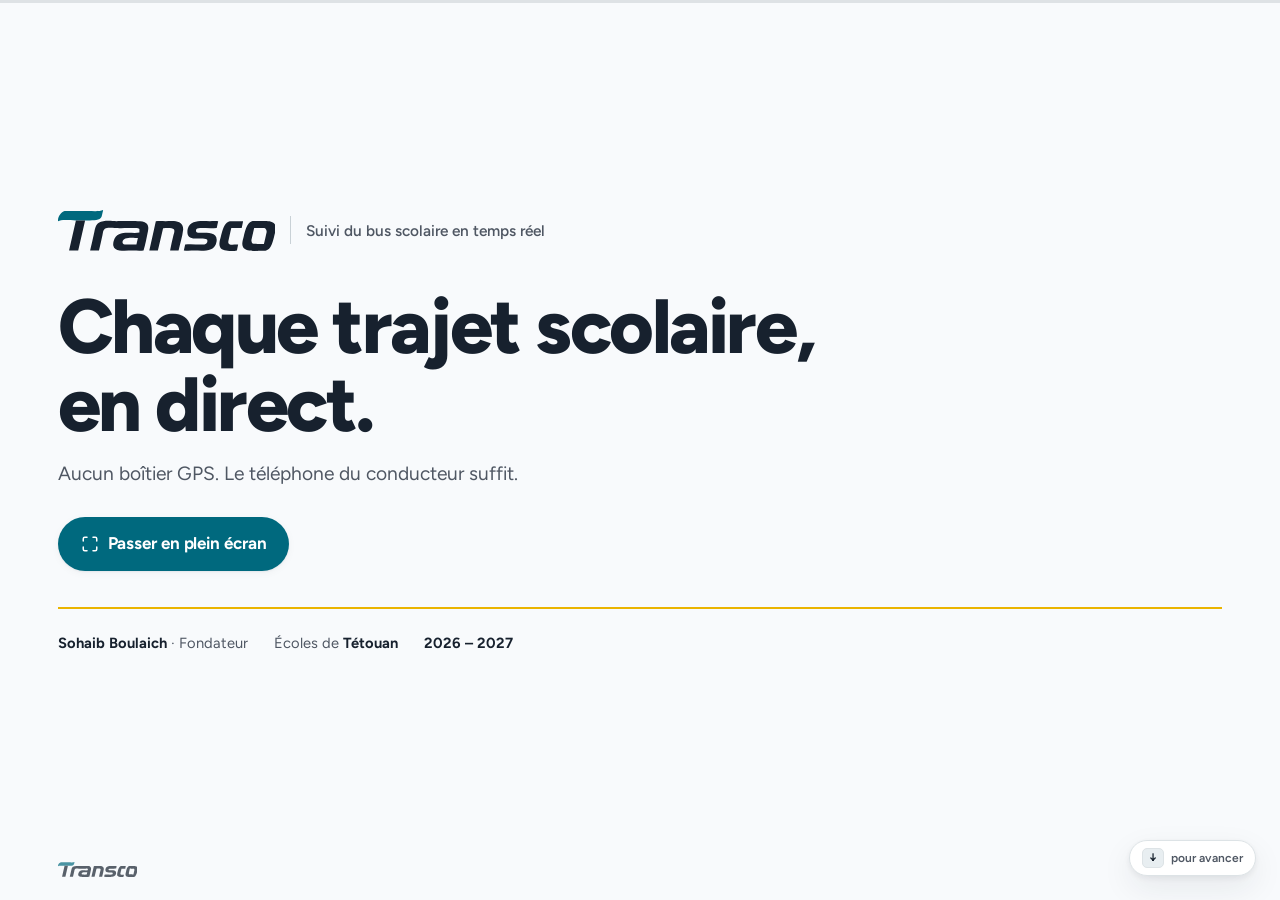
==== commit 23e5050b: "app download" ====
--- a/pitch-v1/index.html
+++ b/pitch-v1/index.html
@@ -9,6 +9,14 @@
      dans les résultats de recherche à la place de la page d'accueil. Le lien
      reste partageable tel quel. -->
 <meta name="robots" content="noindex, nofollow" />
+<!-- Safari sur iPad n'ouvre pas le plein écran depuis une page. Ajoutée à
+     l'écran d'accueil, la présentation se lance alors sans aucune chrome :
+     c'est la seule voie vraiment plein écran sur iPad. -->
+<meta name="apple-mobile-web-app-capable" content="yes" />
+<meta name="mobile-web-app-capable" content="yes" />
+<meta name="apple-mobile-web-app-status-bar-style" content="black-translucent" />
+<meta name="apple-mobile-web-app-title" content="Transco" />
+<link rel="apple-touch-icon" href="../assets/app-icon.png" />
 <link rel="icon" type="image/svg+xml" href="../assets/icon_school.svg" />
 <!-- Reset : l'hôte des artefacts le fournissait, la page autonome doit le porter. -->
 <style>
@@ -623,7 +631,37 @@
 .nav-hint.gone { opacity: 0; pointer-events: none; }
 @media (prefers-reduced-motion: reduce) { .nav-hint { transition: none; } }
 
+/* ========================= commande plein écran =======================
+   Présentation sur tablette : la barre du navigateur mange une slide
+   calibrée à 100dvh. Le bouton ouvre le plein écran au début, s'efface une
+   fois dedans, et réapparaît sur la dernière slide pour en sortir. */
+.fs-btn {
+  display: inline-flex; align-items: center; gap: 9px;
+  padding: 13px 22px; min-height: 48px;      /* cible tactile confortable */
+  border-radius: var(--r-pill); border: 1px solid transparent;
+  background: var(--accent); color: #fff;
+  font: inherit; font-size: clamp(14px, min(1.35vw, 2.2vh), 17px);
+  font-weight: 680; letter-spacing: -0.006em;
+  cursor: pointer; box-shadow: var(--sh-sm);
+  -webkit-tap-highlight-color: transparent;
+  transition: transform 140ms var(--e-smooth), filter 140ms var(--e-smooth);
+}
+.fs-btn .icon { width: 18px; height: 18px; }
+.fs-btn:hover { filter: brightness(1.07); }
+.fs-btn:active { transform: scale(0.97); }
+/* Sur fond sombre le teal s'éclaircit : l'encre redevient la couleur lisible. */
+.slide.ink .fs-btn { background: var(--accent-on-ink); color: var(--ink); }
+:root[data-theme="dark"] .fs-btn { color: oklch(0.16 0.02 240); }
+@media (prefers-color-scheme: dark) {
+  :root:not([data-theme="light"]) .fs-btn { color: oklch(0.16 0.02 240); }
+}
+@media (prefers-reduced-motion: reduce) { .fs-btn { transition: none; } }
+
+.cover-actions { margin-top: clamp(18px, 3.2vh, 34px); display: flex; flex-direction: column; gap: 12px; align-items: flex-start; }
+.end-actions { margin-top: clamp(18px, 3vh, 30px); }
+
 :focus-visible { outline: 2px solid var(--accent); outline-offset: 3px; border-radius: 4px; }
+.slide.ink :focus-visible { outline-color: var(--accent-on-ink); }
 
 /* =============================== réactif =============================== */
 
@@ -686,6 +724,8 @@
     <symbol id="i-bell" viewBox="0 0 24 24"><path d="M18 8a6 6 0 0 0-12 0c0 7-3 9-3 9h18s-3-2-3-9"/><path d="M13.7 21a2 2 0 0 1-3.4 0"/></symbol>
     <symbol id="i-map" viewBox="0 0 24 24"><path d="M9 4 3 6v14l6-2 6 2 6-2V4l-6 2-6-2z"/><path d="M9 4v14M15 6v14"/></symbol>
     <symbol id="i-eye-off" viewBox="0 0 24 24"><path d="M10.7 5.1A9 9 0 0 1 12 5c5 0 9 4.5 9 7a12 12 0 0 1-2.2 3.1M6.6 6.6C4.3 8 3 10.2 3 12c0 2.5 4 7 9 7 1.7 0 3.2-.5 4.5-1.2"/><path d="m2 2 20 20"/><path d="M9.9 9.9a3 3 0 0 0 4.2 4.2"/></symbol>
+    <symbol id="i-maximize" viewBox="0 0 24 24"><path d="M8 3H5a2 2 0 0 0-2 2v3"/><path d="M21 8V5a2 2 0 0 0-2-2h-3"/><path d="M3 16v3a2 2 0 0 0 2 2h3"/><path d="M16 21h3a2 2 0 0 0 2-2v-3"/></symbol>
+    <symbol id="i-minimize" viewBox="0 0 24 24"><path d="M8 3v3a2 2 0 0 1-2 2H3"/><path d="M21 8h-3a2 2 0 0 1-2-2V3"/><path d="M3 16h3a2 2 0 0 1 2 2v3"/><path d="M16 21v-3a2 2 0 0 1 2-2h3"/></symbol>
   </defs>
 </svg>
 
@@ -704,6 +744,21 @@
     </div>
     <h1>Chaque trajet scolaire,<br>en&nbsp;direct.</h1>
     <p class="lede">Aucun boîtier GPS. Le téléphone du conducteur suffit.</p>
+
+    <div class="cover-actions">
+      <button type="button" class="fs-btn" id="fs-enter" hidden>
+        <svg class="icon" aria-hidden="true"><use href="#i-maximize"/></svg>
+        Passer en plein écran
+      </button>
+      <!-- Safari sur iPad n'ouvre pas le plein écran depuis une page : on dit
+           la manœuvre qui marche plutôt que de laisser un bouton inerte. -->
+      <p class="note" id="fs-tip" hidden>
+        Pour un affichage plein écran sur cette tablette&nbsp;: bouton
+        <strong>Partager</strong>, puis <strong>Sur l’écran d’accueil</strong>.
+        Ouvrez ensuite la présentation depuis cette icône.
+      </p>
+    </div>
+
     <div class="cover-meta">
       <span><b>Sohaib Boulaich</b> · Fondateur</span>
       <span>Écoles de <b>Tétouan</b></span>
@@ -1239,6 +1294,13 @@
         <div class="cv"><a href="https://transtra.net" target="_blank" rel="noopener">transtra.net</a></div>
       </div>
     </div>
+
+    <div class="end-actions">
+      <button type="button" class="fs-btn" id="fs-exit" hidden>
+        <svg class="icon" aria-hidden="true"><use href="#i-minimize"/></svg>
+        Quitter le plein écran
+      </button>
+    </div>
   </div>
   <div class="stamp">
     <svg class="wordmark" aria-hidden="true"><use href="#w-transco"/></svg>
@@ -1319,6 +1381,67 @@
   }, { passive: true });
   setTimeout(dismissHint, 9000);
 
+  // Sous le doigt il n'y a pas de clavier : l'aide doit parler de gestes.
+  if (hint && matchMedia("(hover: none)").matches) {
+    hint.textContent = "Glissez pour avancer";
+  }
+
+  /* ---- plein écran ----------------------------------------------------
+     La présentation se donne sur tablette, où la barre du navigateur vole
+     une bande à des slides calibrées sur 100dvh. Le bouton la rend à la
+     slide, s'efface une fois dedans, et revient sur la dernière pour sortir.
+     Les boutons sont livrés `hidden` : sans script, mieux vaut aucun bouton
+     qu'un bouton mort. */
+  var root = document.documentElement;
+  var btnEnter = document.getElementById("fs-enter");
+  var btnExit = document.getElementById("fs-exit");
+  var tip = document.getElementById("fs-tip");
+  var canFs = !!(root.requestFullscreen || root.webkitRequestFullscreen);
+
+  function fsOn() {
+    return !!(document.fullscreenElement || document.webkitFullscreenElement);
+  }
+  function syncFs() {
+    if (!canFs) {
+      // Safari iPad n'expose pas l'API : on affiche la marche à suivre
+      // (écran d'accueil) au lieu d'un bouton qui ne ferait rien.
+      if (tip) tip.hidden = false;
+      return;
+    }
+    var on = fsOn();
+    btnEnter.hidden = on;
+    btnExit.hidden = !on;
+  }
+  btnEnter.addEventListener("click", function () {
+    var fn = root.requestFullscreen || root.webkitRequestFullscreen;
+    if (!fn) return;
+    var r = fn.call(root);
+    // Un refus (geste non reconnu, réglage du navigateur) laisse le bouton.
+    if (r && r.catch) r.catch(function () {});
+  });
+  btnExit.addEventListener("click", function () {
+    var fn = document.exitFullscreen || document.webkitExitFullscreen;
+    if (fn) fn.call(document);
+  });
+
+  // Entrer ou sortir change la hauteur de la fenêtre : les slides sont
+  // recalibrées et le défilement retombe entre deux. On se recale sur la
+  // slide en cours — y compris quand la sortie vient de la touche Échap.
+  function onFsChange() {
+    var snaps = deck.scrollHeight > deck.clientHeight + 1;
+    var i = snaps ? currentIndex() : -1;
+    syncFs();
+    if (i < 0) return;
+    requestAnimationFrame(function () {
+      requestAnimationFrame(function () {
+        deck.scrollTo({ top: slides[i].offsetTop, behavior: "auto" });
+      });
+    });
+  }
+  document.addEventListener("fullscreenchange", onFsChange);
+  document.addEventListener("webkitfullscreenchange", onFsChange);
+  syncFs();
+
   /* ---- calculateur : le directeur donne son nombre, le prix apparaît -- */
   var num = document.getElementById("students");
   var range = document.getElementById("students-range");
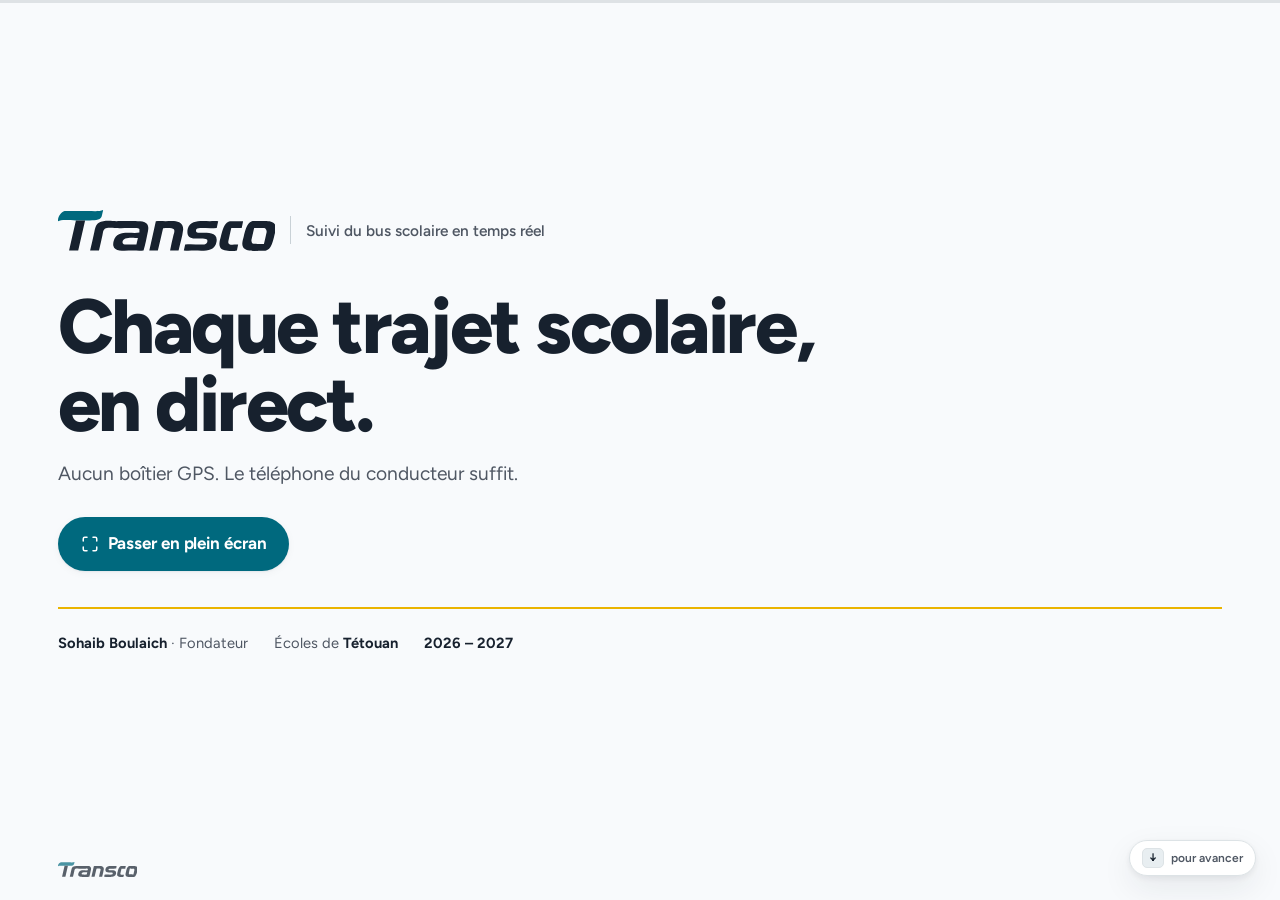
==== commit 0f34eb20: "new feature" ====
--- a/pitch-v1/index.html
+++ b/pitch-v1/index.html
@@ -309,6 +309,9 @@
 .cols.c3 { grid-template-columns: repeat(3, 1fr); }
 .split { display: grid; grid-template-columns: 1fr 1fr; gap: clamp(22px, 3.6vw, 56px); align-items: center; }
 .split.lean { grid-template-columns: 1.06fr 0.94fr; }
+/* Deux téléphones pèsent plus qu'un : la colonne des écrans reprend la
+   largeur que le texte n'utilise plus. */
+.split.shots { grid-template-columns: 0.82fr 1.18fr; gap: clamp(20px, 3vw, 44px); }
 
 .card {
   background: var(--panel); border: 1px solid var(--border);
@@ -349,28 +352,25 @@
 
 /* ======================= écrans réels de l'application ================= */
 
-/* Les captures sont détourées : leurs coins sont transparents, à l'arrondi
-   exact du châssis. L'ombre suit donc la silhouette (drop-shadow lit l'alpha)
-   au lieu de dessiner un rectangle derrière un téléphone arrondi. */
+/* Captures brutes de l'appareil : coins droits et fond clair. On leur rend
+   l'arrondi de l'écran et un liseré — sans quoi une capture claire se fondrait
+   dans une slide claire et perdrait son bord. */
 .shot {
-  display: block; width: auto; max-width: 100%; max-height: 66dvh; margin: 0 auto;
-  filter:
-    drop-shadow(0 2px 5px oklch(0.245 0.028 255 / 0.16))
-    drop-shadow(0 18px 42px oklch(0.245 0.028 255 / 0.2));
-}
-:root[data-theme="dark"] .shot,
-:root:not([data-theme="light"]) .shot {
-  filter:
-    drop-shadow(0 2px 5px oklch(0 0 0 / 0.5))
-    drop-shadow(0 18px 42px oklch(0 0 0 / 0.55));
-}
-@media (prefers-color-scheme: light) {
-  :root:not([data-theme="dark"]) .shot {
-    filter:
-      drop-shadow(0 2px 5px oklch(0.245 0.028 255 / 0.16))
-      drop-shadow(0 18px 42px oklch(0.245 0.028 255 / 0.2));
-  }
-}
+  display: block; width: auto; height: auto;
+  max-width: 100%; max-height: 66dvh; margin: 0 auto;
+  border-radius: clamp(12px, 1.8vh, 22px);
+  border: 1px solid var(--border-strong);
+  box-shadow: var(--sh-xl);
+  background: var(--panel);
+}
+/* Deux écrans côte à côte. Chaque image porte ses deux plafonds : la moitié
+   de la colonne en largeur, et la hauteur d'écran — c'est elle qui décide sur
+   un portable bas. Le rapport natif fait le reste. */
+.shot-pair {
+  display: flex; align-items: center; justify-content: center;
+  gap: clamp(8px, 1.3vw, 18px); min-width: 0;
+}
+.shot-pair .shot { max-height: 62dvh; max-width: calc(50% - 9px); }
 .shot-wrap { display: flex; flex-direction: column; align-items: center; gap: 10px; min-width: 0; }
 
 /* ==================== maquette de la console (portée 1:1) ==============
@@ -678,6 +678,9 @@
   .hero-mock { grid-template-columns: 1fr; min-width: 0; }
   .mock-side { display: none; }
   .shot { max-height: 70dvh; }
+  /* Empilé, le duo d'écrans partage la largeur de la slide et non celle
+     d'une colonne : c'est la hauteur qu'il faut rendre plus généreuse. */
+  .shot-pair .shot { max-height: 56dvh; max-width: calc(50% - 6px); }
 }
 
 @media (max-width: 640px) {
@@ -827,7 +830,7 @@
 <!-- ============================== 4 · le conducteur ===================== -->
 <section class="slide">
   <div class="inner">
-    <div class="split lean">
+    <div class="split shots">
       <div>
         <p class="eyebrow">Côté conducteur</p>
         <h2>Son téléphone devient le GPS du bus.</h2>
@@ -841,10 +844,14 @@
         </p>
       </div>
       <div class="shot-wrap">
-        <img class="shot" src="[data-uri]" width="628" height="1332"
-             alt="Écran du conducteur pendant le service : « Vous êtes en direct », vitesse, carte du trajet et bouton Terminer la course." />
-        <span class="pill demo">Écran réel · données de démonstration</span>
-      </div>
+            <div class="shot-pair">
+              <img class="shot" src="[data-uri]"
+               width="620" height="1342" alt="Écran d’accueil du conducteur : « Commencez votre service », le bouton « Scanner pour démarrer » et le planning de la semaine." />
+              <img class="shot" src="[data-uri]"
+               width="620" height="1342" alt="Écran du conducteur en service : « Vous êtes en direct », la vitesse, la carte du trajet et le bouton « Terminer la course »." />
+            </div>
+            <span class="pill demo">Écrans réels du conducteur · données de démonstration</span>
+          </div>
     </div>
   </div>
   <div class="stamp">
@@ -856,7 +863,7 @@
 <!-- ============================== 5 · le parent ========================= -->
 <section class="slide tint">
   <div class="inner">
-    <div class="split lean">
+    <div class="split shots">
       <div>
         <p class="eyebrow">Côté parent</p>
         <h2>L’écran qui remplace l’attente au portail.</h2>
@@ -870,10 +877,14 @@
         </p>
       </div>
       <div class="shot-wrap">
-        <img class="shot" src="[data-uri]" width="628" height="1332"
-             alt="Écran parent : « Le bus de mon enfant », en direct, heure d’arrivée, arrêt de ramassage et enfant à bord." />
-        <span class="pill demo">Écran réel · données de démonstration</span>
-      </div>
+            <div class="shot-pair">
+              <img class="shot" src="[data-uri]"
+               width="620" height="1342" alt="Écran parent : « Le bus de mon enfant », en direct, arrivée estimée, arrêt de ramassage et l’enfant marqué à bord." />
+              <img class="shot" src="[data-uri]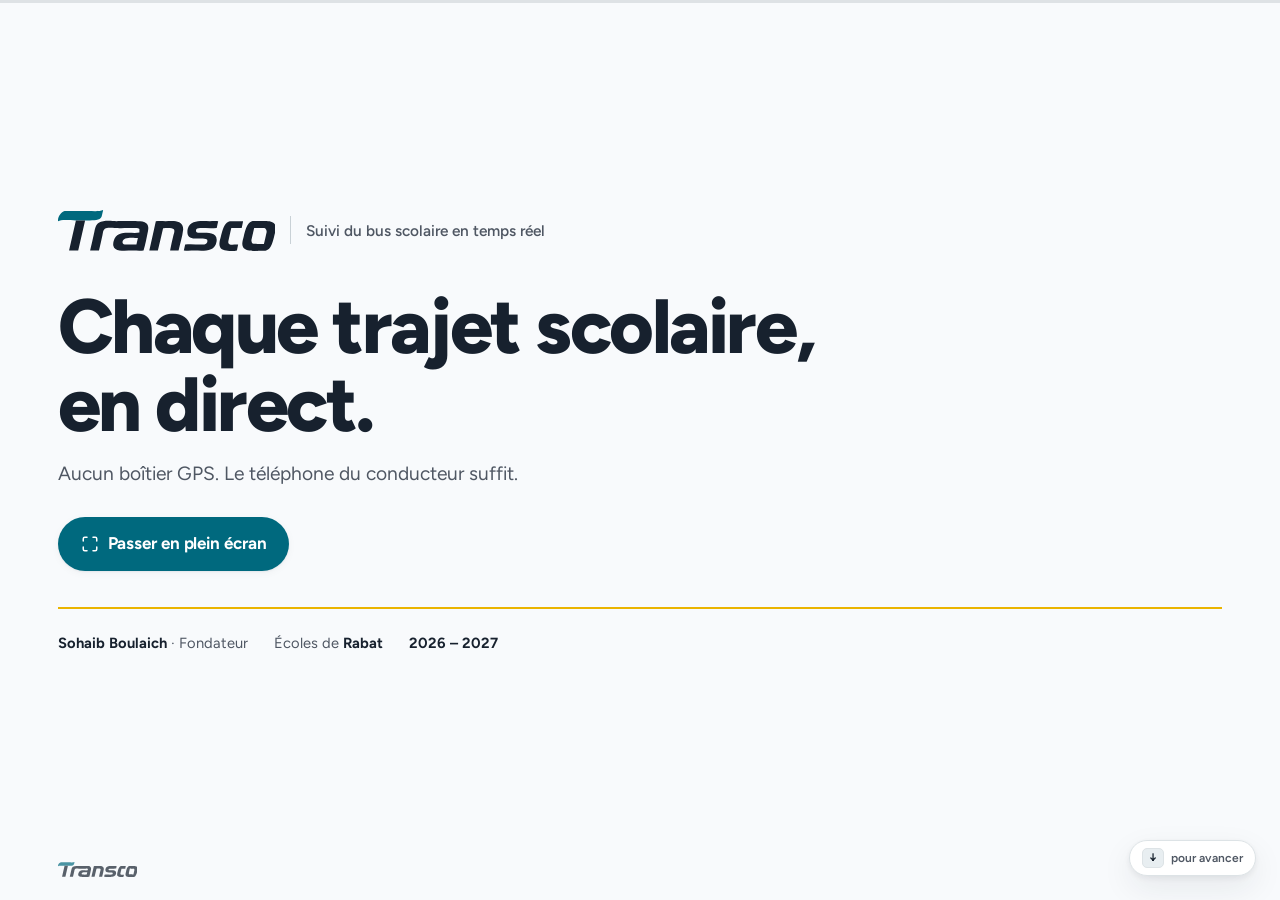
==== commit 628ab674: "city" ====
--- a/pitch-v1/index.html
+++ b/pitch-v1/index.html
@@ -3,7 +3,7 @@
 <head>
 <meta charset="utf-8" />
 <meta name="viewport" content="width=device-width, initial-scale=1, viewport-fit=cover" />
-<meta name="description" content="Argumentaire Transco : le suivi du bus scolaire en temps réel, pour les écoles de Tétouan." />
+<meta name="description" content="Argumentaire Transco : le suivi du bus scolaire en temps réel, pour les écoles de Rabat | Sale." />
 <meta name="theme-color" content="#f7f9fb" />
 <!-- Support commercial, pas une page du site : on ne veut pas qu'il remonte
      dans les résultats de recherche à la place de la page d'accueil. Le lien
@@ -32,7 +32,7 @@
 
 <style>
 /* ===========================================================================
-   Transco — argumentaire de vente, écoles de Tétouan.
+   Transco — argumentaire de vente, écoles de Rabat | Sale.
    Jetons, échelle et maquette de console portés 1:1 de transtra-website :
    le support doit ressembler à la console qu'il vend.
    · teal  = confiance de la plateforme
@@ -764,7 +764,7 @@
 
     <div class="cover-meta">
       <span><b>Sohaib Boulaich</b> · Fondateur</span>
-      <span>Écoles de <b>Tétouan</b></span>
+      <span>Écoles de <b>Rabat</b></span>
       <span><b>2026 – 2027</b></span>
     </div>
   </div>
@@ -881,7 +881,7 @@
               <img class="shot" src="[data-uri]"
                width="620" height="1342" alt="Écran parent : « Le bus de mon enfant », en direct, arrivée estimée, arrêt de ramassage et l’enfant marqué à bord." />
               <img class="shot" src="[data-uri]"
-               width="620" height="1342" alt="Carte parent en direct : le trajet tracé dans les rues de Tétouan, la position du bus, celle du parent, et l’arrivée estimée." />
+               width="620" height="1342" alt="Carte parent en direct : le trajet tracé dans les rues de Rabat | Sale, la position du bus, celle du parent, et l’arrivée estimée." />
             </div>
             <span class="pill demo">Écrans réels de l’application parents · données de démonstration</span>
           </div>
@@ -966,7 +966,7 @@
           <div class="mock-body">
             <div class="mock-panel mock-map">
               <div class="mock-panel-head">Carte en direct<span class="count">3 suivis</span></div>
-              <!-- Carte réelle : trajet R-004 « trajet bus 7 » (Tétouan), tracé
+              <!-- Carte réelle : trajet R-004 « trajet bus 7 » (Rabat | Sale), tracé
                    routier OSRM sur fond CARTO Positron — comme dans la console. -->
               <svg class="mapbase" viewBox="0 0 720 400" aria-hidden="true">
                 <image href="[data-uri]